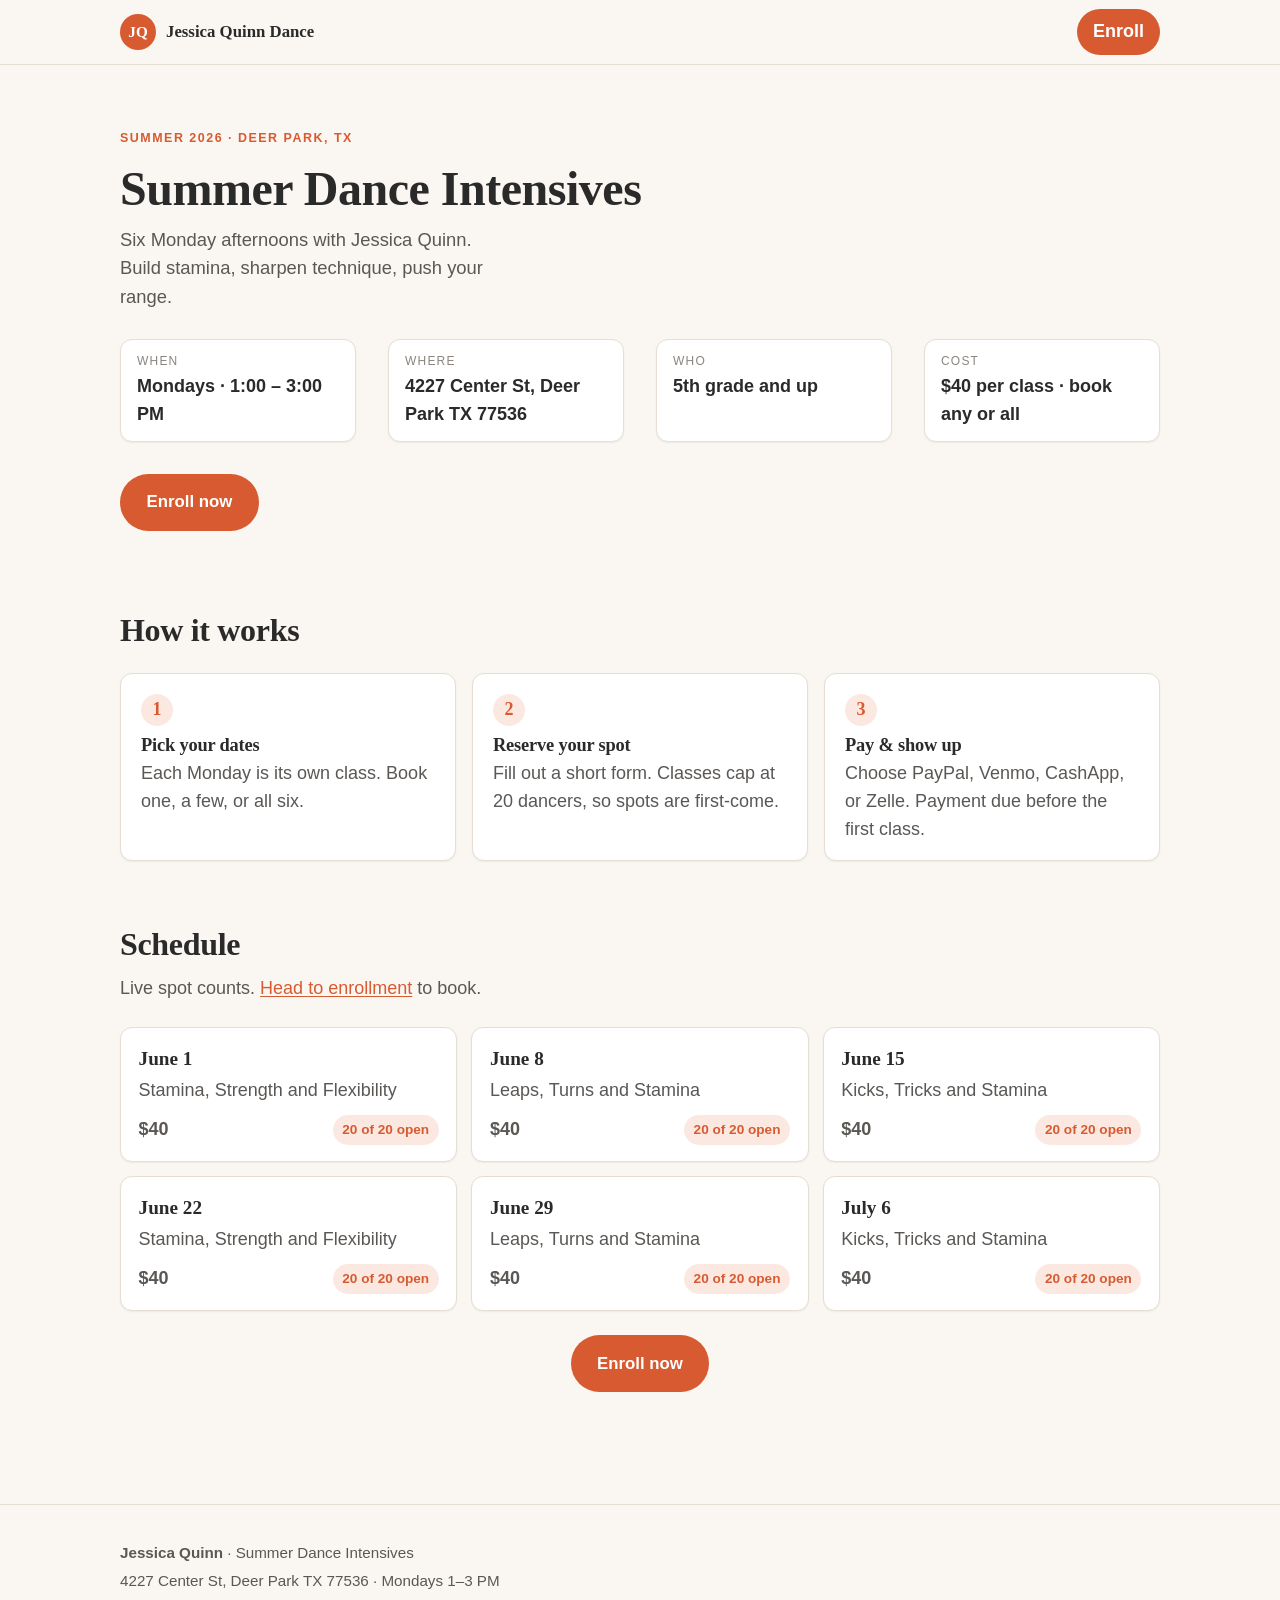
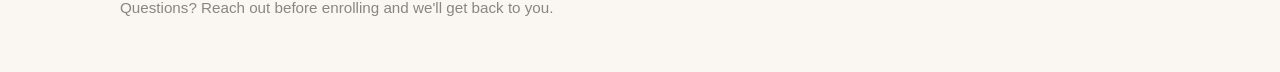
==== index.html @ 302c426d "Scaffold static enrollment site for Summer Dance Intensives Three-page site (index/enroll/confirmati" ====
<!doctype html>
<html lang="en">
<head>
  <meta charset="utf-8" />
  <meta name="viewport" content="width=device-width, initial-scale=1" />
  <title>Summer Dance Intensives with Jessica Quinn</title>
  <meta name="description" content="Six Monday intensives in Deer Park, TX. Stamina, leaps, turns, kicks, tricks. Grade 5 and up. $40 per class." />
  <link rel="stylesheet" href="assets/styles.css" />
</head>
<body>
  <header class="site-header">
    <div class="container">
      <a class="brand" href="./">
        <span class="brand-mark">JQ</span>
        <span class="brand-text">Jessica Quinn Dance</span>
      </a>
      <nav aria-label="Primary">
        <a class="nav-cta" href="enroll.html">Enroll</a>
      </nav>
    </div>
  </header>

  <main>
    <section class="hero">
      <div class="container">
        <p class="eyebrow">Summer 2026 · Deer Park, TX</p>
        <h1>Summer Dance Intensives</h1>
        <p class="hero-sub">Six Monday afternoons with Jessica Quinn. Build stamina, sharpen technique, push your range.</p>
        <dl class="hero-facts">
          <div><dt>When</dt><dd>Mondays · 1:00 – 3:00 PM</dd></div>
          <div><dt>Where</dt><dd>4227 Center St, Deer Park TX 77536</dd></div>
          <div><dt>Who</dt><dd>5th grade and up</dd></div>
          <div><dt>Cost</dt><dd>$40 per class · book any or all</dd></div>
        </dl>
        <a class="btn btn-primary btn-lg" href="enroll.html">Enroll now</a>
      </div>
    </section>

    <section class="how" aria-labelledby="how-heading">
      <div class="container">
        <h2 id="how-heading">How it works</h2>
        <ol class="how-steps">
          <li>
            <span class="step-num">1</span>
            <h3>Pick your dates</h3>
            <p>Each Monday is its own class. Book one, a few, or all six.</p>
          </li>
          <li>
            <span class="step-num">2</span>
            <h3>Reserve your spot</h3>
            <p>Fill out a short form. Classes cap at 20 dancers, so spots are first-come.</p>
          </li>
          <li>
            <span class="step-num">3</span>
            <h3>Pay & show up</h3>
            <p>Choose PayPal, Venmo, CashApp, or Zelle. Payment due before the first class.</p>
          </li>
        </ol>
      </div>
    </section>

    <section class="schedule" aria-labelledby="schedule-heading">
      <div class="container">
        <h2 id="schedule-heading">Schedule</h2>
        <p class="section-sub">Live spot counts. <a href="enroll.html">Head to enrollment</a> to book.</p>
        <div id="schedule-grid" class="schedule-grid" aria-live="polite">
          <!-- cards rendered by app.js -->
          <div class="schedule-loading">Loading class availability…</div>
        </div>
        <div class="schedule-cta">
          <a class="btn btn-primary btn-lg" href="enroll.html">Enroll now</a>
        </div>
      </div>
    </section>
  </main>

  <footer class="site-footer">
    <div class="container">
      <p><strong>Jessica Quinn</strong> · Summer Dance Intensives</p>
      <p>4227 Center St, Deer Park TX 77536 · Mondays 1–3 PM</p>
      <p class="muted">Questions? Reach out before enrolling and we'll get back to you.</p>
    </div>
  </footer>

  <script src="config.js"></script>
  <script src="assets/app.js"></script>
</body>
</html>
---- assets/styles.css ----
/* ============================================================
   Summer Dance Intensives — stylesheet
   Mobile-first. Warm coral on cream. System fonts only.
   ============================================================ */

:root {
  --color-bg:        #FAF7F2;
  --color-surface:   #FFFFFF;
  --color-surface-2: #F3EEE5;
  --color-text:      #2A2A2A;
  --color-text-soft: #5A5754;
  --color-muted:     #8A857F;
  --color-border:    #E4DED3;
  --color-border-strong: #C9C2B5;

  --color-primary:        #D85A30;
  --color-primary-hover:  #BE4920;
  --color-primary-soft:   #FBE9E1;
  --color-on-primary:     #FFFFFF;

  --color-error:     #B23A2F;
  --color-error-bg:  #FBE9E6;
  --color-success:   #2E7A4F;

  --radius-sm: 6px;
  --radius:    12px;
  --radius-lg: 18px;

  --shadow-sm: 0 1px 2px rgba(40, 30, 20, 0.06);
  --shadow:    0 4px 14px rgba(40, 30, 20, 0.08);
  --shadow-lg: 0 12px 32px rgba(40, 30, 20, 0.12);

  --t: 220ms ease;

  --font-stack: -apple-system, BlinkMacSystemFont, "Segoe UI", Roboto, "Helvetica Neue", Arial, "Noto Sans", sans-serif;
  --font-display: "Iowan Old Style", "Palatino Linotype", Palatino, "Georgia", serif;

  --container: 1080px;
  --container-narrow: 640px;
}

* { box-sizing: border-box; }

html { -webkit-text-size-adjust: 100%; }

body {
  margin: 0;
  font-family: var(--font-stack);
  font-size: 17px;
  line-height: 1.55;
  color: var(--color-text);
  background: var(--color-bg);
  -webkit-font-smoothing: antialiased;
  -moz-osx-font-smoothing: grayscale;
}

h1, h2, h3 {
  font-family: var(--font-display);
  font-weight: 600;
  color: var(--color-text);
  letter-spacing: -0.01em;
  line-height: 1.2;
  margin: 0 0 0.5em;
}
h1 { font-size: clamp(2rem, 6vw, 3rem); }
h2 { font-size: clamp(1.5rem, 4vw, 2rem); }
h3 { font-size: 1.15rem; }

p { margin: 0 0 1em; }
a { color: var(--color-primary); text-decoration: underline; text-underline-offset: 2px; }
a:hover { color: var(--color-primary-hover); }
a:focus-visible, button:focus-visible, input:focus-visible, select:focus-visible {
  outline: 3px solid var(--color-primary);
  outline-offset: 2px;
  border-radius: var(--radius-sm);
}

.container {
  width: 100%;
  max-width: var(--container);
  margin: 0 auto;
  padding: 0 20px;
}
.container-narrow { max-width: var(--container-narrow); }
.center { text-align: center; }

.eyebrow {
  text-transform: uppercase;
  letter-spacing: 0.12em;
  font-size: 0.78rem;
  font-weight: 600;
  color: var(--color-primary);
  margin: 0 0 0.75rem;
}

.lead {
  font-size: 1.1rem;
  color: var(--color-text-soft);
}

.muted    { color: var(--color-muted); }
.small    { font-size: 0.875rem; }
.section-sub {
  color: var(--color-text-soft);
  margin-top: -0.25rem;
  margin-bottom: 1.5rem;
}

/* ============================================================
   Header / Footer
   ============================================================ */
.site-header {
  background: var(--color-bg);
  border-bottom: 1px solid var(--color-border);
  position: sticky;
  top: 0;
  z-index: 10;
  backdrop-filter: saturate(140%) blur(6px);
  background: rgba(250, 247, 242, 0.92);
}
.site-header .container {
  display: flex;
  align-items: center;
  justify-content: space-between;
  min-height: 64px;
  gap: 1rem;
}
.brand {
  display: inline-flex;
  align-items: center;
  gap: 10px;
  text-decoration: none;
  color: var(--color-text);
  font-weight: 600;
}
.brand:hover { color: var(--color-text); }
.brand-mark {
  display: inline-grid;
  place-items: center;
  width: 36px; height: 36px;
  border-radius: 50%;
  background: var(--color-primary);
  color: var(--color-on-primary);
  font-family: var(--font-display);
  font-weight: 700;
  font-size: 0.95rem;
}
.brand-text {
  font-family: var(--font-display);
  font-size: 1.05rem;
}
.nav-link {
  text-decoration: none;
  color: var(--color-text-soft);
  font-weight: 500;
  padding: 0.5rem 0.75rem;
  border-radius: var(--radius-sm);
}
.nav-link:hover { background: var(--color-surface-2); color: var(--color-text); }
.nav-cta {
  text-decoration: none;
  background: var(--color-primary);
  color: var(--color-on-primary);
  font-weight: 600;
  padding: 0.55rem 1rem;
  border-radius: 999px;
  transition: background var(--t);
  min-height: 44px;
  display: inline-flex;
  align-items: center;
}
.nav-cta:hover { background: var(--color-primary-hover); color: var(--color-on-primary); }

.site-footer {
  margin-top: 4rem;
  padding: 2rem 0 3rem;
  border-top: 1px solid var(--color-border);
  color: var(--color-text-soft);
  font-size: 0.95rem;
}
.site-footer p { margin: 0.25rem 0; }

/* ============================================================
   Buttons
   ============================================================ */
.btn {
  display: inline-flex;
  align-items: center;
  justify-content: center;
  gap: 0.5rem;
  border: 1px solid transparent;
  border-radius: 999px;
  padding: 0.7rem 1.25rem;
  font: inherit;
  font-weight: 600;
  text-decoration: none;
  cursor: pointer;
  transition: background var(--t), color var(--t), border-color var(--t), transform var(--t);
  min-height: 44px;
}
.btn-primary {
  background: var(--color-primary);
  color: var(--color-on-primary);
}
.btn-primary:hover { background: var(--color-primary-hover); color: var(--color-on-primary); }
.btn-primary:disabled,
.btn-primary[disabled] {
  background: var(--color-border-strong);
  color: var(--color-surface);
  cursor: not-allowed;
}
.btn-ghost {
  background: transparent;
  color: var(--color-text);
  border-color: var(--color-border-strong);
}
.btn-ghost:hover { background: var(--color-surface-2); color: var(--color-text); }
.btn-lg { font-size: 1.05rem; padding: 0.9rem 1.6rem; }
.btn-sm { font-size: 0.9rem; padding: 0.45rem 0.85rem; min-height: 36px; }
.btn-block { width: 100%; }
.btn-row { display: flex; gap: 0.75rem; flex-wrap: wrap; justify-content: center; }

.btn-spinner {
  width: 16px;
  height: 16px;
  border: 2px solid rgba(255,255,255,0.4);
  border-top-color: #fff;
  border-radius: 50%;
  display: none;
  animation: spin 0.7s linear infinite;
}
.btn.is-loading .btn-spinner { display: inline-block; }
.btn.is-loading .btn-label { opacity: 0.7; }

@keyframes spin { to { transform: rotate(360deg); } }

/* ============================================================
   Hero
   ============================================================ */
.hero {
  padding: 3rem 0 2.5rem;
}
.hero h1 { margin-bottom: 0.5rem; }
.hero-sub {
  font-size: 1.15rem;
  color: var(--color-text-soft);
  max-width: 38ch;
  margin-bottom: 1.75rem;
}
.hero-facts {
  display: grid;
  grid-template-columns: 1fr;
  gap: 0.75rem 2rem;
  margin: 0 0 2rem;
}
.hero-facts > div {
  display: flex;
  flex-direction: column;
  padding: 0.75rem 1rem;
  background: var(--color-surface);
  border: 1px solid var(--color-border);
  border-radius: var(--radius);
  box-shadow: var(--shadow-sm);
}
.hero-facts dt {
  font-size: 0.75rem;
  text-transform: uppercase;
  letter-spacing: 0.1em;
  color: var(--color-muted);
  margin-bottom: 2px;
}
.hero-facts dd {
  margin: 0;
  font-weight: 600;
}

/* ============================================================
   How it works
   ============================================================ */
.how { padding: 2rem 0; }
.how-steps {
  list-style: none;
  padding: 0;
  margin: 1.5rem 0 0;
  display: grid;
  grid-template-columns: 1fr;
  gap: 1rem;
}
.how-steps li {
  background: var(--color-surface);
  border: 1px solid var(--color-border);
  border-radius: var(--radius);
  padding: 1.25rem 1.25rem 1rem;
  box-shadow: var(--shadow-sm);
}
.step-num {
  display: inline-grid;
  place-items: center;
  width: 32px; height: 32px;
  border-radius: 50%;
  background: var(--color-primary-soft);
  color: var(--color-primary);
  font-weight: 700;
  font-family: var(--font-display);
  margin-bottom: 0.5rem;
}
.how-steps h3 { margin: 0 0 0.25rem; }
.how-steps p { margin: 0; color: var(--color-text-soft); }

/* ============================================================
   Schedule
   ============================================================ */
.schedule { padding: 2rem 0 3rem; }
.schedule-grid {
  display: grid;
  grid-template-columns: 1fr;
  gap: 0.875rem;
}
.schedule-loading {
  color: var(--color-muted);
  font-style: italic;
  padding: 1rem 0;
}
.schedule-cta { margin-top: 1.5rem; text-align: center; }

.class-card {
  display: flex;
  flex-direction: column;
  background: var(--color-surface);
  border: 1px solid var(--color-border);
  border-radius: var(--radius);
  padding: 1rem 1.1rem;
  box-shadow: var(--shadow-sm);
  transition: transform var(--t), box-shadow var(--t), border-color var(--t);
}
.class-card.is-full {
  background: var(--color-surface-2);
  border-color: var(--color-border);
  opacity: 0.75;
}
.class-card .card-date {
  font-family: var(--font-display);
  font-size: 1.2rem;
  font-weight: 600;
}
.class-card .card-topic {
  color: var(--color-text-soft);
  margin: 0.2rem 0 0.6rem;
}
.class-card .card-meta {
  display: flex;
  justify-content: space-between;
  align-items: center;
  gap: 0.5rem;
  margin-top: auto;
}
.spots {
  font-size: 0.85rem;
  font-weight: 600;
  background: var(--color-primary-soft);
  color: var(--color-primary);
  padding: 0.3rem 0.6rem;
  border-radius: 999px;
}
.spots.is-low {
  background: #FFE9C7;
  color: #8B4A00;
}
.spots.is-full {
  background: #E6E2DA;
  color: var(--color-muted);
}
.card-pricetag {
  font-weight: 600;
  color: var(--color-text-soft);
}

/* ============================================================
   Form
   ============================================================ */
.form-page { padding: 2rem 0 3rem; }
.form-page h1 { margin-top: 0.25rem; }

#enroll-form fieldset {
  border: none;
  padding: 0;
  margin: 1.75rem 0 0;
}
#enroll-form legend {
  font-family: var(--font-display);
  font-size: 1.15rem;
  font-weight: 600;
  padding: 0 0 0.5rem;
}
.field { margin-bottom: 1.1rem; }
.field label {
  display: block;
  font-weight: 600;
  margin-bottom: 0.35rem;
}
.field input,
.field select {
  width: 100%;
  font: inherit;
  color: inherit;
  background: var(--color-surface);
  border: 1px solid var(--color-border-strong);
  border-radius: var(--radius);
  padding: 0.7rem 0.9rem;
  min-height: 44px;
  transition: border-color var(--t), box-shadow var(--t);
}
.field input:focus,
.field select:focus {
  border-color: var(--color-primary);
  box-shadow: 0 0 0 3px var(--color-primary-soft);
  outline: none;
}
.field input.is-invalid,
.field select.is-invalid {
  border-color: var(--color-error);
  background: var(--color-error-bg);
}
.field-help {
  margin: 0.35rem 0 0;
  color: var(--color-muted);
  font-size: 0.875rem;
}
.field-error {
  margin: 0.35rem 0 0;
  color: var(--color-error);
  font-size: 0.875rem;
  min-height: 1.1em;
}

.class-picker {
  display: grid;
  gap: 0.625rem;
  margin-top: 0.75rem;
}
.class-option {
  display: flex;
  align-items: center;
  gap: 0.85rem;
  padding: 0.875rem 1rem;
  background: var(--color-surface);
  border: 1px solid var(--color-border-strong);
  border-radius: var(--radius);
  cursor: pointer;
  transition: border-color var(--t), background var(--t), box-shadow var(--t);
  min-height: 60px;
}
.class-option:hover { border-color: var(--color-primary); }
.class-option input[type="checkbox"] {
  appearance: none;
  width: 22px; height: 22px;
  border: 2px solid var(--color-border-strong);
  border-radius: 6px;
  background: #fff;
  display: grid;
  place-items: center;
  cursor: pointer;
  transition: border-color var(--t), background var(--t);
  flex-shrink: 0;
}
.class-option input[type="checkbox"]:checked {
  border-color: var(--color-primary);
  background: var(--color-primary);
}
.class-option input[type="checkbox"]:checked::after {
  content: "";
  width: 6px; height: 11px;
  border: solid #fff;
  border-width: 0 2px 2px 0;
  transform: rotate(45deg);
  margin-top: -2px;
}
.class-option.is-checked {
  border-color: var(--color-primary);
  background: var(--color-primary-soft);
}
.class-option.is-full {
  cursor: not-allowed;
  background: var(--color-surface-2);
  opacity: 0.7;
}
.class-option.is-full:hover { border-color: var(--color-border-strong); }
.class-option .opt-main {
  display: flex;
  flex-direction: column;
  flex: 1;
  min-width: 0;
}
.class-option .opt-date {
  font-weight: 600;
  font-family: var(--font-display);
  font-size: 1.05rem;
}
.class-option .opt-topic {
  color: var(--color-text-soft);
  font-size: 0.92rem;
}

.total-bar {
  display: flex;
  justify-content: space-between;
  align-items: center;
  margin: 1.75rem 0 1rem;
  padding: 1rem 1.25rem;
  background: var(--color-primary-soft);
  border-radius: var(--radius);
  border: 1px solid #F2D6CB;
}
.total-label {
  font-weight: 600;
  letter-spacing: 0.04em;
  text-transform: uppercase;
  font-size: 0.85rem;
  color: var(--color-primary);
}
.total-value {
  font-family: var(--font-display);
  font-size: 1.4rem;
  font-weight: 600;
}
.total-count {
  font-family: var(--font-stack);
  font-size: 0.9rem;
  color: var(--color-text-soft);
  font-weight: 500;
  margin-left: 0.3rem;
}

.form-error {
  margin: 0.5rem 0 1rem;
  padding: 0.85rem 1rem;
  background: var(--color-error-bg);
  color: var(--color-error);
  border-radius: var(--radius);
  border: 1px solid #F1C3BD;
}

.fine-print {
  margin-top: 0.75rem;
  font-size: 0.85rem;
  color: var(--color-muted);
  text-align: center;
}

/* ============================================================
   Confirmation page
   ============================================================ */
.confirm-page { padding: 2.5rem 0 3rem; }
.confirm-loading {
  text-align: center;
  color: var(--color-muted);
  padding: 3rem 0;
}
.confirm-name-suffix { white-space: nowrap; }

.card {
  background: var(--color-surface);
  border: 1px solid var(--color-border);
  border-radius: var(--radius-lg);
  padding: 1.5rem;
  box-shadow: var(--shadow);
  margin-bottom: 2rem;
}
.summary-card h2 { margin-top: 0; }

.confirm-classes {
  list-style: none;
  padding: 0;
  margin: 0 0 1.25rem;
}
.confirm-classes li {
  display: flex;
  justify-content: space-between;
  gap: 1rem;
  padding: 0.6rem 0;
  border-bottom: 1px solid var(--color-border);
}
.confirm-classes li:last-child { border-bottom: none; }
.confirm-classes .cl-date { font-weight: 600; }
.confirm-classes .cl-topic { color: var(--color-text-soft); }
.confirm-classes .cl-price { color: var(--color-text); font-weight: 600; }

.summary-total {
  display: flex;
  justify-content: space-between;
  padding-top: 0.75rem;
  border-top: 2px solid var(--color-border-strong);
  font-family: var(--font-display);
  font-size: 1.25rem;
}
.summary-total strong { color: var(--color-primary); }

.pay-section { margin-top: 1.5rem; }
.pay-grid {
  display: grid;
  grid-template-columns: 1fr;
  gap: 0.75rem;
  margin-bottom: 1rem;
}
.pay-card {
  display: flex;
  flex-direction: column;
  gap: 0.3rem;
  padding: 1.1rem 1.25rem;
  background: var(--color-surface);
  border: 1px solid var(--color-border-strong);
  border-radius: var(--radius);
  text-decoration: none;
  color: var(--color-text);
  box-shadow: var(--shadow-sm);
  transition: border-color var(--t), transform var(--t), box-shadow var(--t);
  min-height: 80px;
}
.pay-card:hover {
  border-color: var(--color-primary);
  color: var(--color-text);
  box-shadow: var(--shadow);
}
.pay-card-static { cursor: default; }
.pay-card-static:hover { border-color: var(--color-border-strong); box-shadow: var(--shadow-sm); }
.pay-name {
  font-family: var(--font-display);
  font-size: 1.15rem;
  font-weight: 600;
}
.pay-detail { color: var(--color-text-soft); font-size: 0.95rem; }
.pay-action {
  color: var(--color-primary);
  font-weight: 600;
  font-size: 0.92rem;
  margin-top: 0.2rem;
}
.pay-action.muted { color: var(--color-muted); }
.pay-note {
  text-align: center;
  color: var(--color-text-soft);
  margin-top: 1rem;
  font-size: 0.92rem;
}
.email-reminder {
  text-align: center;
  color: var(--color-text-soft);
  margin: 1.5rem 0 0;
}
.back-home { text-align: center; margin-top: 1.5rem; }

.confirm-error h1 { margin-top: 0; }
.confirm-error { text-align: center; padding: 2rem 0; }

code {
  font-family: ui-monospace, SFMono-Regular, Menlo, Consolas, monospace;
  font-size: 0.9em;
  background: var(--color-surface-2);
  padding: 0.1em 0.4em;
  border-radius: 4px;
}

/* ============================================================
   Responsive — tablet and up
   ============================================================ */
@media (min-width: 640px) {
  body { font-size: 18px; }

  .hero { padding: 4rem 0 3rem; }
  .hero-facts { grid-template-columns: repeat(2, 1fr); }

  .how-steps { grid-template-columns: repeat(3, 1fr); }

  .schedule-grid { grid-template-columns: repeat(2, 1fr); }

  .pay-grid { grid-template-columns: repeat(2, 1fr); }

  .class-card:hover {
    transform: translateY(-2px);
    box-shadow: var(--shadow);
    border-color: var(--color-border-strong);
  }
  .class-card.is-full:hover { transform: none; box-shadow: var(--shadow-sm); }
}

@media (min-width: 960px) {
  .schedule-grid { grid-template-columns: repeat(3, 1fr); }
  .hero-facts { grid-template-columns: repeat(4, 1fr); }
}

@media (prefers-reduced-motion: reduce) {
  *, *::before, *::after {
    transition: none !important;
    animation: none !important;
  }
}
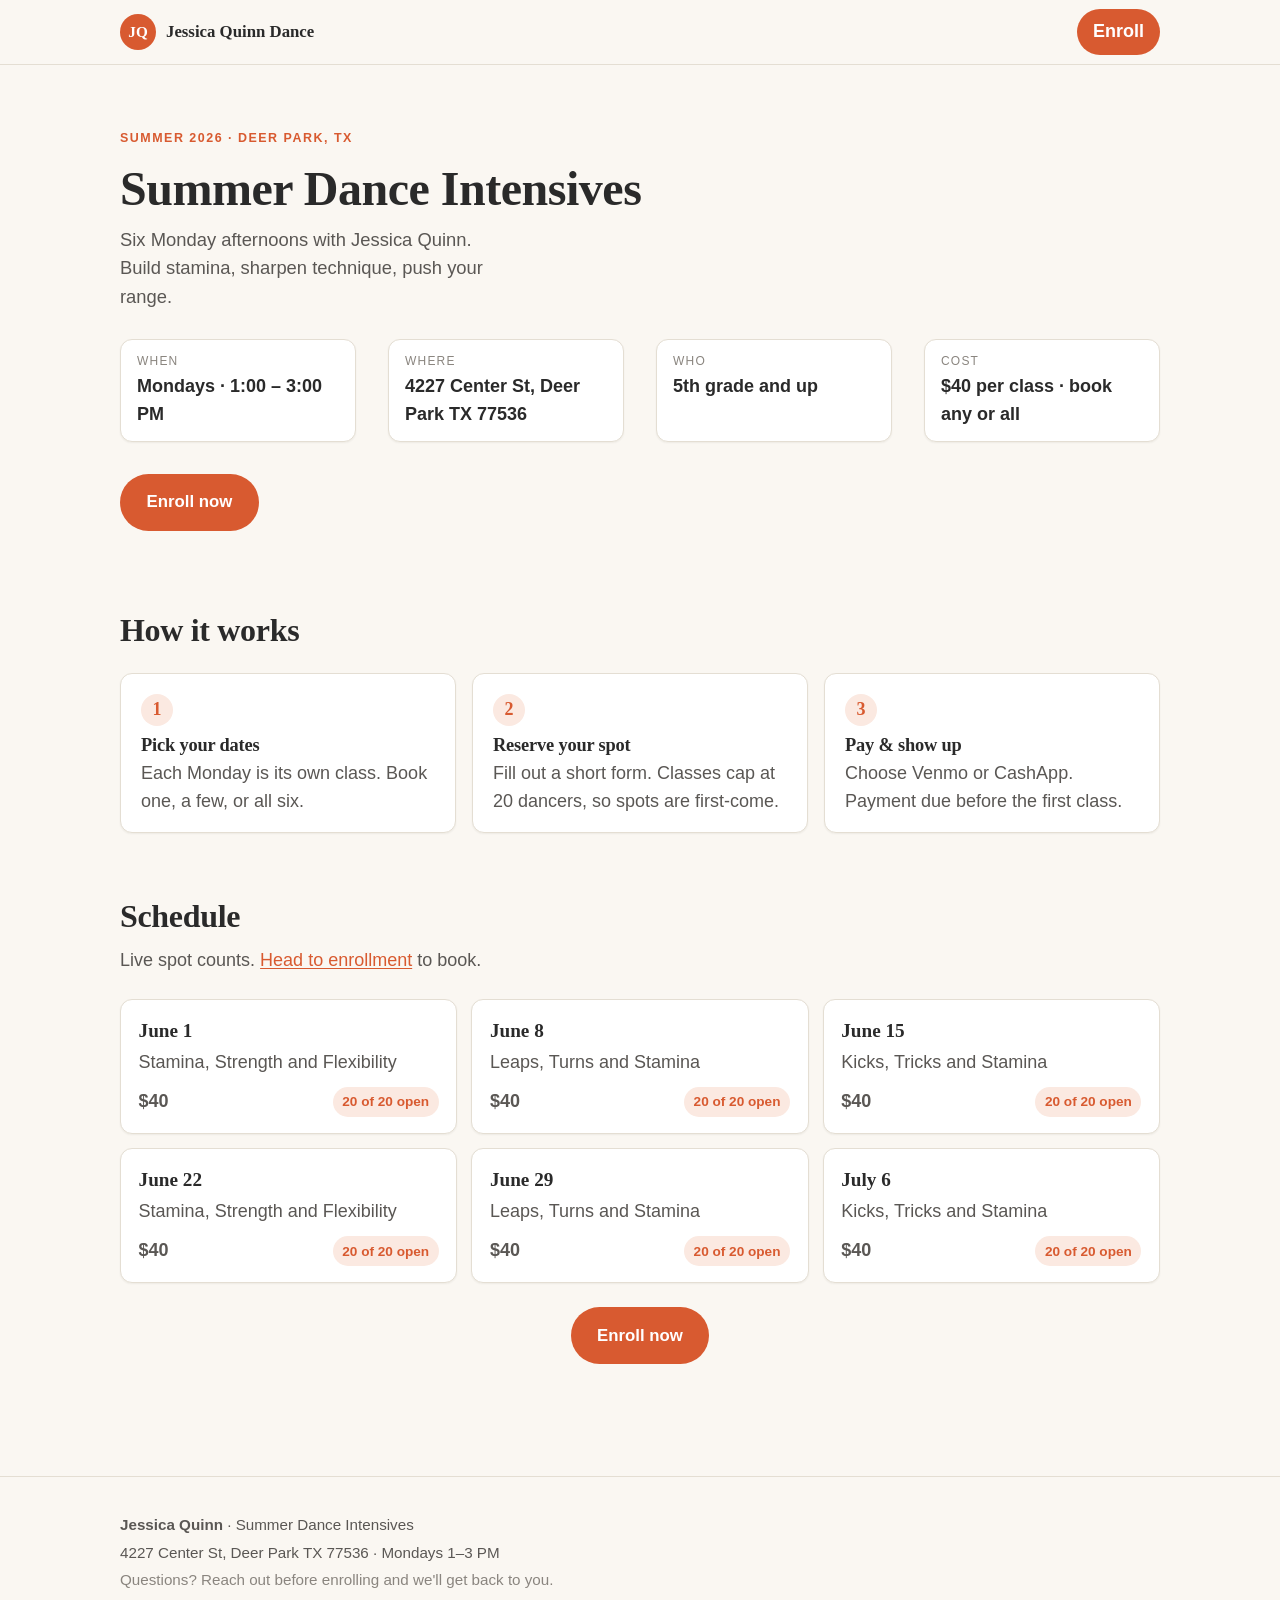
==== commit 4684204b: "Remove PayPal and Zelle; fix Venmo handle" ====
--- a/index.html
+++ b/index.html
@@ -53,7 +53,7 @@
           <li>
             <span class="step-num">3</span>
             <h3>Pay & show up</h3>
-            <p>Choose PayPal, Venmo, CashApp, or Zelle. Payment due before the first class.</p>
+            <p>Choose Venmo or CashApp. Payment due before the first class.</p>
           </li>
         </ol>
       </div>
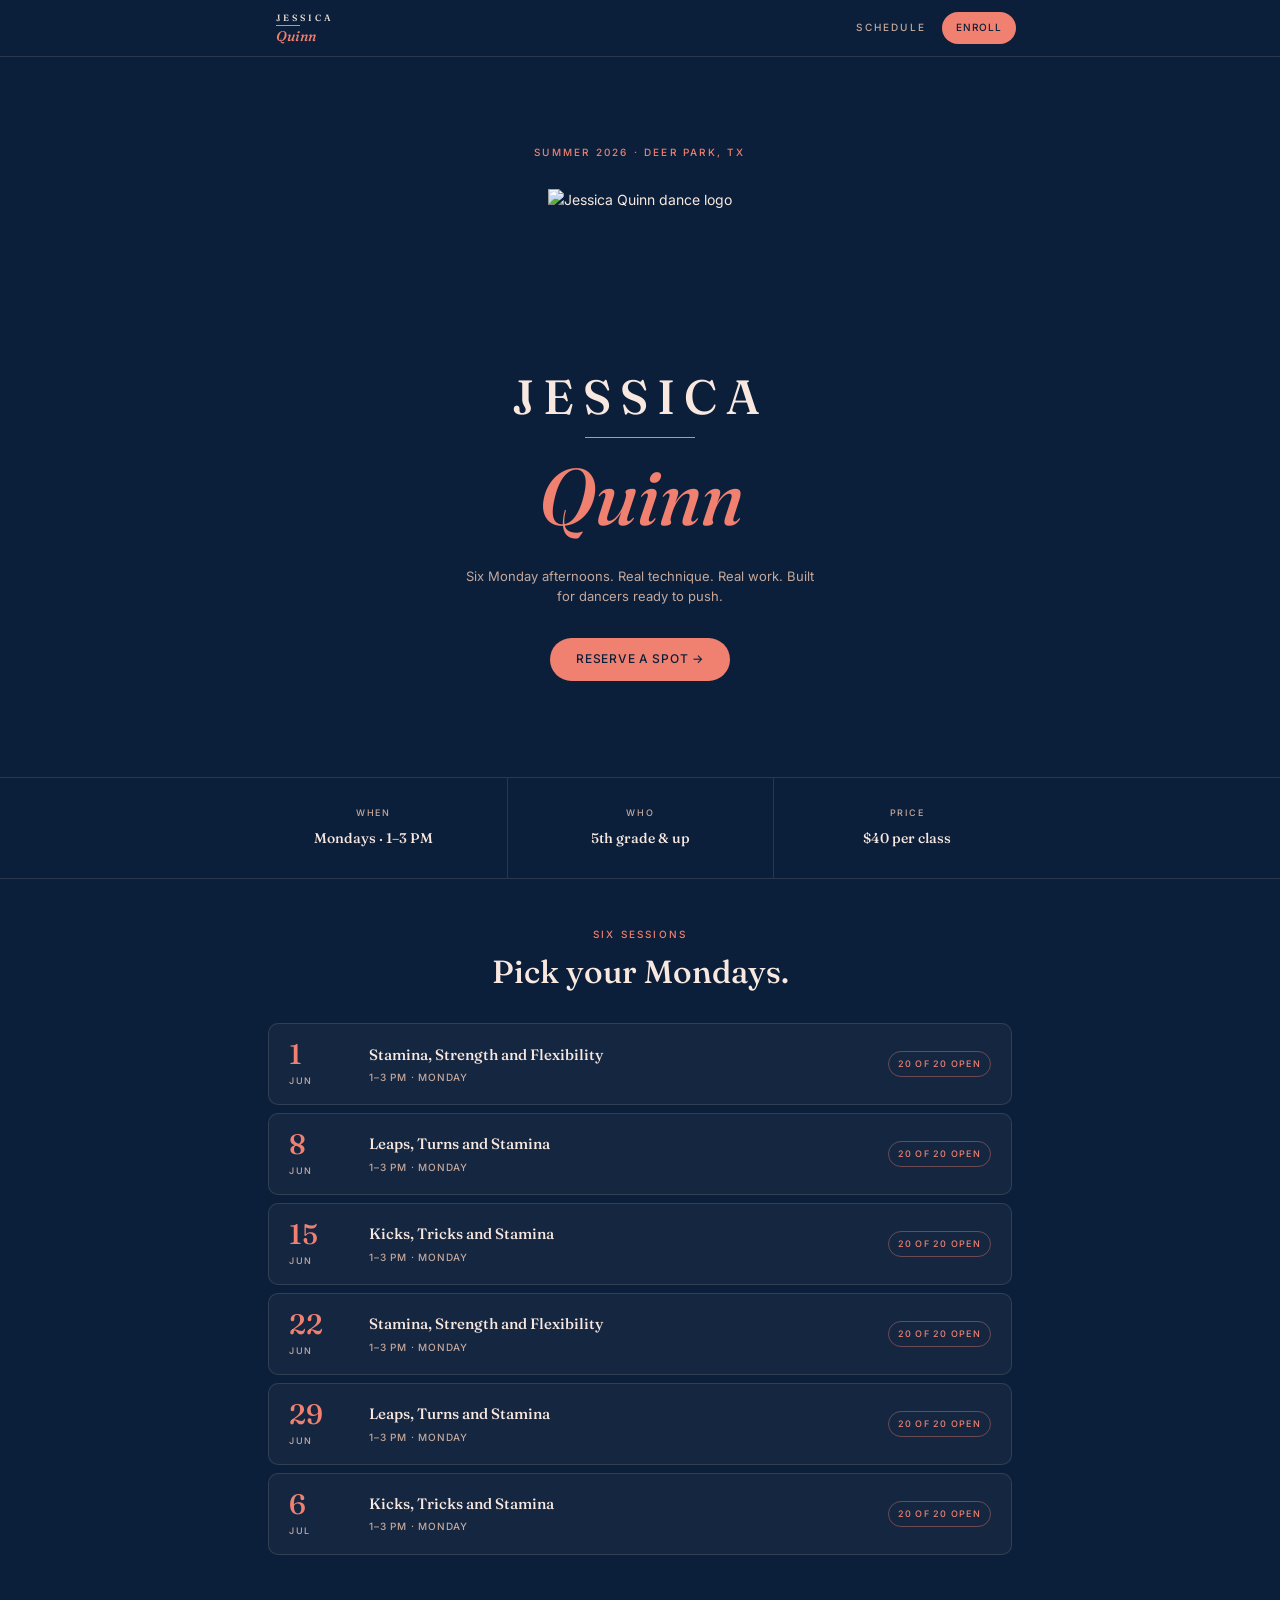
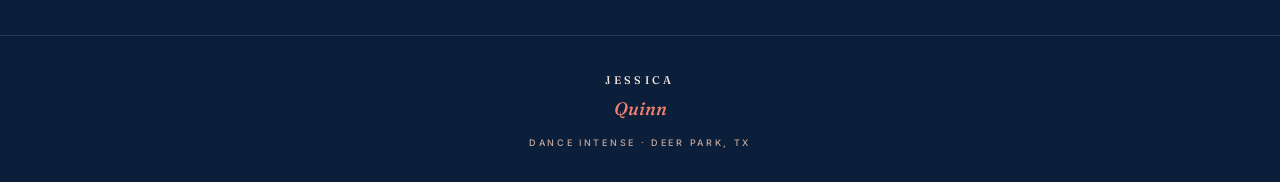
==== commit 42243808: "Rename logo asset" ====
--- a/index.html
+++ b/index.html
@@ -3,83 +3,77 @@
 <head>
   <meta charset="utf-8" />
   <meta name="viewport" content="width=device-width, initial-scale=1" />
-  <title>Summer Dance Intensives with Jessica Quinn</title>
-  <meta name="description" content="Six Monday intensives in Deer Park, TX. Stamina, leaps, turns, kicks, tricks. Grade 5 and up. $40 per class." />
+  <title>Jessica Quinn — Dance Intense</title>
+  <meta name="description" content="Six Monday afternoons in Deer Park, TX. Real technique. Real work. Built for dancers ready to push." />
+  <link rel="icon" type="image/png" href="assets/img/jq-dancer-mark.png" />
+  <link rel="preconnect" href="https://fonts.googleapis.com">
+  <link rel="preconnect" href="https://fonts.gstatic.com" crossorigin>
+  <link href="https://fonts.googleapis.com/css2?family=Fraunces:ital,opsz,wght@0,9..144,500;0,9..144,600;1,9..144,500&family=Inter:wght@400;500&display=swap" rel="stylesheet">
   <link rel="stylesheet" href="assets/styles.css" />
 </head>
 <body>
-  <header class="site-header">
-    <div class="container">
-      <a class="brand" href="./">
-        <span class="brand-mark">JQ</span>
-        <span class="brand-text">Jessica Quinn Dance</span>
+  <header class="site-nav">
+    <div class="site-nav__inner">
+      <a class="brand-link" href="./" aria-label="Jessica Quinn — Dance Intense, home">
+        <img class="brand-mark" src="assets/img/jq-dancer-mark.png" alt="" />
+        <span class="wordmark wordmark--mini" aria-hidden="true">
+          <span class="wordmark__top">JESSICA</span>
+          <span class="wordmark__rule"></span>
+          <span class="wordmark__bottom">Quinn</span>
+        </span>
       </a>
-      <nav aria-label="Primary">
+      <nav class="site-nav__links" aria-label="Primary">
+        <a class="nav-link" href="#schedule">Schedule</a>
         <a class="nav-cta" href="enroll.html">Enroll</a>
       </nav>
     </div>
   </header>
 
   <main>
-    <section class="hero">
-      <div class="container">
-        <p class="eyebrow">Summer 2026 · Deer Park, TX</p>
-        <h1>Summer Dance Intensives</h1>
-        <p class="hero-sub">Six Monday afternoons with Jessica Quinn. Build stamina, sharpen technique, push your range.</p>
-        <dl class="hero-facts">
-          <div><dt>When</dt><dd>Mondays · 1:00 – 3:00 PM</dd></div>
-          <div><dt>Where</dt><dd>4227 Center St, Deer Park TX 77536</dd></div>
-          <div><dt>Who</dt><dd>5th grade and up</dd></div>
-          <div><dt>Cost</dt><dd>$40 per class · book any or all</dd></div>
-        </dl>
-        <a class="btn btn-primary btn-lg" href="enroll.html">Enroll now</a>
+    <section class="hero" aria-labelledby="hero-title">
+      <p class="eyebrow hero__eyebrow">Summer 2026 · Deer Park, TX</p>
+      <img class="hero__mark" src="assets/img/jq-dancer-mark.png" alt="Jessica Quinn dance logo" />
+      <h1 class="wordmark wordmark--hero" id="hero-title">
+        <span class="wordmark__top">JESSICA</span>
+        <span class="wordmark__rule" aria-hidden="true"></span>
+        <span class="wordmark__bottom">Quinn</span>
+      </h1>
+      <p class="hero__tagline">Six Monday afternoons. Real technique. Real work. Built for dancers ready to push.</p>
+      <a class="cta-pill" href="enroll.html">Reserve a spot →</a>
+    </section>
+
+    <section class="info-strip" aria-label="Class basics">
+      <div class="info-strip__inner">
+        <div class="info-cell">
+          <p class="muted-label">When</p>
+          <p class="info-cell__value">Mondays · 1–3 PM</p>
+        </div>
+        <div class="info-cell">
+          <p class="muted-label">Who</p>
+          <p class="info-cell__value">5th grade &amp; up</p>
+        </div>
+        <div class="info-cell">
+          <p class="muted-label">Price</p>
+          <p class="info-cell__value">$40 per class</p>
+        </div>
       </div>
     </section>
 
-    <section class="how" aria-labelledby="how-heading">
-      <div class="container">
-        <h2 id="how-heading">How it works</h2>
-        <ol class="how-steps">
-          <li>
-            <span class="step-num">1</span>
-            <h3>Pick your dates</h3>
-            <p>Each Monday is its own class. Book one, a few, or all six.</p>
-          </li>
-          <li>
-            <span class="step-num">2</span>
-            <h3>Reserve your spot</h3>
-            <p>Fill out a short form. Classes cap at 20 dancers, so spots are first-come.</p>
-          </li>
-          <li>
-            <span class="step-num">3</span>
-            <h3>Pay & show up</h3>
-            <p>Choose Venmo or CashApp. Payment due before the first class.</p>
-          </li>
-        </ol>
-      </div>
-    </section>
-
-    <section class="schedule" aria-labelledby="schedule-heading">
-      <div class="container">
-        <h2 id="schedule-heading">Schedule</h2>
-        <p class="section-sub">Live spot counts. <a href="enroll.html">Head to enrollment</a> to book.</p>
-        <div id="schedule-grid" class="schedule-grid" aria-live="polite">
-          <!-- cards rendered by app.js -->
-          <div class="schedule-loading">Loading class availability…</div>
-        </div>
-        <div class="schedule-cta">
-          <a class="btn btn-primary btn-lg" href="enroll.html">Enroll now</a>
-        </div>
+    <section class="section section--center" id="schedule" aria-labelledby="sched-title">
+      <p class="eyebrow">Six sessions</p>
+      <h2 class="section__title" id="sched-title">Pick your Mondays.</h2>
+      <div id="schedule-grid" class="schedule-grid" aria-live="polite">
+        <div class="schedule-loading">Loading class availability…</div>
       </div>
     </section>
   </main>
 
   <footer class="site-footer">
-    <div class="container">
-      <p><strong>Jessica Quinn</strong> · Summer Dance Intensives</p>
-      <p>4227 Center St, Deer Park TX 77536 · Mondays 1–3 PM</p>
-      <p class="muted">Questions? Reach out before enrolling and we'll get back to you.</p>
+    <div class="footer-wordmark">
+      <span class="footer-wordmark__top">JESSICA</span>
+      <span class="footer-wordmark__bottom">Quinn</span>
     </div>
+    <p class="footer-tag">Dance Intense · Deer Park, TX</p>
   </footer>
 
   <script src="config.js"></script>
--- a/assets/styles.css
+++ b/assets/styles.css
@@ -1,691 +1,910 @@
 /* ============================================================
-   Summer Dance Intensives — stylesheet
-   Mobile-first. Warm coral on cream. System fonts only.
+   Jessica Quinn — Dance Intense
+   Midnight Coral brand system. Mobile-first.
    ============================================================ */
 
 :root {
-  --color-bg:        #FAF7F2;
-  --color-surface:   #FFFFFF;
-  --color-surface-2: #F3EEE5;
-  --color-text:      #2A2A2A;
-  --color-text-soft: #5A5754;
-  --color-muted:     #8A857F;
-  --color-border:    #E4DED3;
-  --color-border-strong: #C9C2B5;
-
-  --color-primary:        #D85A30;
-  --color-primary-hover:  #BE4920;
-  --color-primary-soft:   #FBE9E1;
-  --color-on-primary:     #FFFFFF;
-
-  --color-error:     #B23A2F;
-  --color-error-bg:  #FBE9E6;
-  --color-success:   #2E7A4F;
-
-  --radius-sm: 6px;
-  --radius:    12px;
-  --radius-lg: 18px;
-
-  --shadow-sm: 0 1px 2px rgba(40, 30, 20, 0.06);
-  --shadow:    0 4px 14px rgba(40, 30, 20, 0.08);
-  --shadow-lg: 0 12px 32px rgba(40, 30, 20, 0.12);
-
-  --t: 220ms ease;
-
-  --font-stack: -apple-system, BlinkMacSystemFont, "Segoe UI", Roboto, "Helvetica Neue", Arial, "Noto Sans", sans-serif;
-  --font-display: "Iowan Old Style", "Palatino Linotype", Palatino, "Georgia", serif;
-
-  --container: 1080px;
-  --container-narrow: 640px;
-}
-
-* { box-sizing: border-box; }
+  --navy-deep:   #0B1F3A;
+  --coral:       #F08070;
+  --cream:       #F8E8DF;
+  --blush-tan:   #C5A89B;
+  --surface-08:  rgba(248, 232, 223, 0.04);
+  --border-12:   rgba(248, 232, 223, 0.12);
+  --coral-glow:  rgba(240, 128, 112, 0.4);
+  --coral-tint:  rgba(240, 128, 112, 0.08);
+
+  --font-display: 'Fraunces', 'Iowan Old Style', 'Palatino Linotype', Palatino, Georgia, serif;
+  --font-sans:    'Inter', -apple-system, BlinkMacSystemFont, 'Segoe UI', Roboto, 'Helvetica Neue', Arial, sans-serif;
+
+  --shell-max:   800px;
+  --t:           180ms ease;
+}
+
+*,
+*::before,
+*::after { box-sizing: border-box; }
 
 html { -webkit-text-size-adjust: 100%; }
 
 body {
   margin: 0;
-  font-family: var(--font-stack);
-  font-size: 17px;
+  font-family: var(--font-sans);
+  font-size: 14px;
+  font-weight: 400;
   line-height: 1.55;
-  color: var(--color-text);
-  background: var(--color-bg);
+  color: var(--cream);
+  background: var(--navy-deep);
   -webkit-font-smoothing: antialiased;
   -moz-osx-font-smoothing: grayscale;
 }
 
-h1, h2, h3 {
-  font-family: var(--font-display);
-  font-weight: 600;
-  color: var(--color-text);
-  letter-spacing: -0.01em;
-  line-height: 1.2;
-  margin: 0 0 0.5em;
-}
-h1 { font-size: clamp(2rem, 6vw, 3rem); }
-h2 { font-size: clamp(1.5rem, 4vw, 2rem); }
-h3 { font-size: 1.15rem; }
-
-p { margin: 0 0 1em; }
-a { color: var(--color-primary); text-decoration: underline; text-underline-offset: 2px; }
-a:hover { color: var(--color-primary-hover); }
-a:focus-visible, button:focus-visible, input:focus-visible, select:focus-visible {
-  outline: 3px solid var(--color-primary);
-  outline-offset: 2px;
-  border-radius: var(--radius-sm);
-}
-
-.container {
-  width: 100%;
-  max-width: var(--container);
-  margin: 0 auto;
-  padding: 0 20px;
-}
-.container-narrow { max-width: var(--container-narrow); }
-.center { text-align: center; }
-
+img { max-width: 100%; display: block; }
+
+a { color: var(--coral); text-decoration: none; }
+a:hover { color: var(--coral); }
+
+a:focus-visible,
+button:focus-visible,
+input:focus-visible,
+select:focus-visible,
+textarea:focus-visible,
+[type="checkbox"]:focus-visible {
+  outline: none;
+  box-shadow: 0 0 0 2px var(--coral-glow);
+  border-radius: 6px;
+}
+
+/* ------------------------------------------------------------
+   Type primitives
+   ------------------------------------------------------------ */
 .eyebrow {
-  text-transform: uppercase;
-  letter-spacing: 0.12em;
-  font-size: 0.78rem;
-  font-weight: 600;
-  color: var(--color-primary);
-  margin: 0 0 0.75rem;
-}
-
-.lead {
-  font-size: 1.1rem;
-  color: var(--color-text-soft);
-}
-
-.muted    { color: var(--color-muted); }
-.small    { font-size: 0.875rem; }
-.section-sub {
-  color: var(--color-text-soft);
-  margin-top: -0.25rem;
-  margin-bottom: 1.5rem;
-}
-
-/* ============================================================
-   Header / Footer
-   ============================================================ */
-.site-header {
-  background: var(--color-bg);
-  border-bottom: 1px solid var(--color-border);
+  font-family: var(--font-sans);
+  font-size: 10px;
+  font-weight: 500;
+  letter-spacing: 0.22em;
+  text-transform: uppercase;
+  color: var(--coral);
+  margin: 0;
+}
+
+.muted-label {
+  font-family: var(--font-sans);
+  font-size: 9px;
+  font-weight: 500;
+  letter-spacing: 0.2em;
+  text-transform: uppercase;
+  color: var(--blush-tan);
+  margin: 0;
+}
+
+code {
+  font-family: ui-monospace, SFMono-Regular, Menlo, Consolas, monospace;
+  font-size: 0.9em;
+  background: var(--surface-08);
+  border: 0.5px solid var(--border-12);
+  padding: 0.1em 0.4em;
+  border-radius: 4px;
+  color: var(--cream);
+}
+
+/* ------------------------------------------------------------
+   Wordmark — used in nav, hero, footer
+   ------------------------------------------------------------ */
+.wordmark { display: inline-flex; flex-direction: column; line-height: 1; }
+.wordmark__rule {
+  display: block;
+  height: 1px;
+  background: var(--coral);
+}
+
+.wordmark--mini { align-items: flex-start; gap: 3px; }
+.wordmark--mini .wordmark__top {
+  font-family: var(--font-display);
+  font-size: 9px;
+  font-weight: 500;
+  letter-spacing: 3px;
+  color: var(--cream);
+}
+.wordmark--mini .wordmark__rule { width: 24px; }
+.wordmark--mini .wordmark__bottom {
+  font-family: var(--font-display);
+  font-style: italic;
+  font-size: 14px;
+  font-weight: 500;
+  color: var(--coral);
+}
+
+.wordmark--hero { align-items: center; margin: 0; }
+.wordmark--hero .wordmark__top {
+  font-family: var(--font-display);
+  font-weight: 500;
+  font-size: clamp(32px, 6vw, 48px);
+  letter-spacing: 9px;
+  color: var(--cream);
+}
+.wordmark--hero .wordmark__rule { width: 110px; margin: 16px 0; }
+.wordmark--hero .wordmark__bottom {
+  font-family: var(--font-display);
+  font-style: italic;
+  font-weight: 500;
+  font-size: clamp(56px, 9vw, 80px);
+  line-height: 1.05;
+  color: var(--coral);
+}
+
+/* ------------------------------------------------------------
+   Navigation
+   ------------------------------------------------------------ */
+.site-nav {
   position: sticky;
   top: 0;
-  z-index: 10;
-  backdrop-filter: saturate(140%) blur(6px);
-  background: rgba(250, 247, 242, 0.92);
-}
-.site-header .container {
+  z-index: 20;
+  background: var(--navy-deep);
+  border-bottom: 0.5px solid var(--border-12);
+}
+.site-nav__inner {
   display: flex;
   align-items: center;
   justify-content: space-between;
-  min-height: 64px;
-  gap: 1rem;
-}
-.brand {
+  gap: 16px;
+  max-width: var(--shell-max);
+  margin: 0 auto;
+  padding: 12px 24px;
+}
+.brand-link {
   display: inline-flex;
   align-items: center;
-  gap: 10px;
+  gap: 12px;
   text-decoration: none;
-  color: var(--color-text);
-  font-weight: 600;
-}
-.brand:hover { color: var(--color-text); }
-.brand-mark {
-  display: inline-grid;
-  place-items: center;
-  width: 36px; height: 36px;
-  border-radius: 50%;
-  background: var(--color-primary);
-  color: var(--color-on-primary);
-  font-family: var(--font-display);
-  font-weight: 700;
-  font-size: 0.95rem;
-}
-.brand-text {
-  font-family: var(--font-display);
-  font-size: 1.05rem;
+}
+.brand-mark { height: 32px; width: auto; }
+.site-nav__links {
+  display: flex;
+  align-items: center;
+  gap: 16px;
 }
 .nav-link {
-  text-decoration: none;
-  color: var(--color-text-soft);
-  font-weight: 500;
-  padding: 0.5rem 0.75rem;
-  border-radius: var(--radius-sm);
-}
-.nav-link:hover { background: var(--color-surface-2); color: var(--color-text); }
+  font-family: var(--font-sans);
+  font-size: 10px;
+  font-weight: 500;
+  letter-spacing: 0.22em;
+  text-transform: uppercase;
+  color: var(--blush-tan);
+}
+.nav-link:hover { color: var(--cream); }
+
 .nav-cta {
-  text-decoration: none;
-  background: var(--color-primary);
-  color: var(--color-on-primary);
-  font-weight: 600;
-  padding: 0.55rem 1rem;
+  display: inline-flex;
+  align-items: center;
+  padding: 8px 14px;
+  background: var(--coral);
+  color: var(--navy-deep);
+  font-family: var(--font-sans);
+  font-size: 10px;
+  font-weight: 500;
+  letter-spacing: 0.1em;
+  text-transform: uppercase;
   border-radius: 999px;
-  transition: background var(--t);
-  min-height: 44px;
+  transition: filter var(--t);
+}
+.nav-cta:hover { color: var(--navy-deep); filter: brightness(1.05); }
+
+/* ------------------------------------------------------------
+   Hero (landing)
+   ------------------------------------------------------------ */
+.hero {
+  display: flex;
+  flex-direction: column;
+  align-items: center;
+  justify-content: center;
+  text-align: center;
+  padding: 48px 24px 56px;
+  min-height: 80vh;
+}
+.hero__eyebrow { margin-bottom: 28px; }
+.hero__mark { height: 160px; width: auto; margin-bottom: 24px; }
+.hero__tagline {
+  max-width: 360px;
+  font-size: 13px;
+  line-height: 1.55;
+  color: var(--blush-tan);
+  margin: 28px 0 32px;
+}
+.hero--compact {
+  min-height: 0;
+  padding: 56px 24px 24px;
+}
+
+.cta-pill {
   display: inline-flex;
   align-items: center;
-}
-.nav-cta:hover { background: var(--color-primary-hover); color: var(--color-on-primary); }
-
-.site-footer {
-  margin-top: 4rem;
-  padding: 2rem 0 3rem;
-  border-top: 1px solid var(--color-border);
-  color: var(--color-text-soft);
-  font-size: 0.95rem;
-}
-.site-footer p { margin: 0.25rem 0; }
-
-/* ============================================================
-   Buttons
-   ============================================================ */
-.btn {
+  padding: 12px 26px;
+  background: var(--coral);
+  color: var(--navy-deep);
+  font-family: var(--font-sans);
+  font-size: 12px;
+  font-weight: 500;
+  letter-spacing: 0.06em;
+  text-transform: uppercase;
+  border: none;
+  border-radius: 999px;
+  cursor: pointer;
+  transition: filter var(--t), transform var(--t);
+}
+.cta-pill:hover { color: var(--navy-deep); filter: brightness(1.05); }
+
+/* ------------------------------------------------------------
+   Info strip (3 cols)
+   ------------------------------------------------------------ */
+.info-strip {
+  border-top: 0.5px solid var(--border-12);
+  border-bottom: 0.5px solid var(--border-12);
+}
+.info-strip__inner {
+  display: grid;
+  grid-template-columns: repeat(3, 1fr);
+  max-width: var(--shell-max);
+  margin: 0 auto;
+}
+.info-cell {
+  display: flex;
+  flex-direction: column;
+  align-items: center;
+  gap: 8px;
+  padding: 28px 16px;
+  text-align: center;
+}
+.info-cell + .info-cell { border-left: 0.5px solid var(--border-12); }
+.info-cell__value {
+  font-family: var(--font-display);
+  font-size: 14px;
+  font-weight: 500;
+  color: var(--cream);
+  margin: 0;
+}
+
+/* ------------------------------------------------------------
+   Section
+   ------------------------------------------------------------ */
+.section {
+  max-width: var(--shell-max);
+  margin: 0 auto;
+  padding: 48px 28px;
+}
+.section--center { text-align: center; }
+.section__title {
+  font-family: var(--font-display);
+  font-weight: 500;
+  font-size: clamp(26px, 3.5vw, 32px);
+  line-height: 1.15;
+  color: var(--cream);
+  margin: 12px 0 0;
+}
+.section__sub {
+  margin: 12px auto 0;
+  max-width: 420px;
+  font-size: 13px;
+  color: var(--blush-tan);
+}
+
+.section-loading,
+.schedule-loading {
+  text-align: center;
+  color: var(--blush-tan);
+  font-size: 12px;
+  letter-spacing: 0.06em;
+  padding: 24px 0;
+}
+
+/* ------------------------------------------------------------
+   Schedule list + class card
+   ------------------------------------------------------------ */
+.schedule-grid {
+  display: flex;
+  flex-direction: column;
+  gap: 8px;
+  margin-top: 32px;
+  text-align: left;
+}
+
+.class-card {
+  display: grid;
+  grid-template-columns: 64px 1fr auto;
+  gap: 16px;
+  align-items: center;
+  padding: 16px 20px;
+  background: var(--surface-08);
+  border: 0.5px solid var(--border-12);
+  border-radius: 10px;
+  transition: border-color var(--t), transform var(--t);
+}
+.class-card.is-full {
+  opacity: 0.5;
+  pointer-events: none;
+}
+
+.card-day-col {
+  display: flex;
+  flex-direction: column;
+  align-items: flex-start;
+}
+.card-day-num {
+  font-family: var(--font-display);
+  font-size: 28px;
+  font-weight: 500;
+  color: var(--coral);
+  line-height: 1;
+}
+.card-month {
+  font-family: var(--font-sans);
+  font-size: 9px;
+  font-weight: 500;
+  letter-spacing: 0.18em;
+  text-transform: uppercase;
+  color: var(--blush-tan);
+  margin-top: 6px;
+}
+
+.card-main {
+  display: flex;
+  flex-direction: column;
+  gap: 4px;
+  min-width: 0;
+}
+.card-topic {
+  font-family: var(--font-display);
+  font-size: 15px;
+  font-weight: 500;
+  color: var(--cream);
+}
+.card-time {
+  font-family: var(--font-sans);
+  font-size: 10px;
+  font-weight: 500;
+  letter-spacing: 0.08em;
+  text-transform: uppercase;
+  color: var(--blush-tan);
+}
+
+/* Spots pill (used on both schedule + enroll) */
+.spots {
   display: inline-flex;
   align-items: center;
-  justify-content: center;
-  gap: 0.5rem;
-  border: 1px solid transparent;
+  padding: 5px 9px;
+  font-family: var(--font-sans);
+  font-size: 9px;
+  font-weight: 500;
+  letter-spacing: 0.14em;
+  text-transform: uppercase;
+  color: var(--coral);
+  background: transparent;
+  border: 0.5px solid var(--coral-glow);
   border-radius: 999px;
-  padding: 0.7rem 1.25rem;
-  font: inherit;
-  font-weight: 600;
-  text-decoration: none;
+  white-space: nowrap;
+}
+.spots.is-low { border-color: var(--coral); }
+.spots.is-full {
+  color: var(--blush-tan);
+  border-color: var(--border-12);
+}
+
+/* ------------------------------------------------------------
+   Enroll form
+   ------------------------------------------------------------ */
+.form-section {
+  max-width: var(--shell-max);
+  margin: 0 auto;
+  padding: 8px 28px 56px;
+}
+.form-section__title { margin-bottom: 24px; }
+
+.form-group { margin: 28px 0 24px; }
+.form-group__title { margin-bottom: 14px; }
+
+.form-field {
+  display: flex;
+  flex-direction: column;
+  gap: 8px;
+  margin-bottom: 16px;
+}
+.form-field__label { /* uses .muted-label */ }
+.form-input {
+  width: 100%;
+  padding: 12px 14px;
+  background: var(--surface-08);
+  color: var(--cream);
+  border: 0.5px solid var(--border-12);
+  border-radius: 8px;
+  font-family: var(--font-sans);
+  font-size: 14px;
+  line-height: 1.4;
+  transition: border-color var(--t), box-shadow var(--t);
+}
+.form-input::placeholder { color: rgba(197, 168, 155, 0.55); }
+.form-input:focus {
+  outline: none;
+  border-color: var(--coral);
+  box-shadow: 0 0 0 2px var(--coral-glow);
+}
+.form-input.is-invalid {
+  border-color: var(--coral);
+  background: rgba(240, 128, 112, 0.05);
+}
+.field-help {
+  font-size: 11px;
+  color: var(--blush-tan);
+  margin: 0;
+}
+.field-error {
+  font-family: var(--font-sans);
+  font-size: 11px;
+  color: var(--coral);
+  margin: 0;
+  min-height: 14px;
+}
+
+select.form-input {
+  -webkit-appearance: none;
+  -moz-appearance: none;
+  appearance: none;
+  padding-right: 36px;
+  background-image:
+    linear-gradient(45deg, transparent 50%, var(--blush-tan) 50%),
+    linear-gradient(135deg, var(--blush-tan) 50%, transparent 50%);
+  background-position: calc(100% - 18px) 50%, calc(100% - 13px) 50%;
+  background-size: 5px 5px;
+  background-repeat: no-repeat;
+}
+select.form-input option {
+  background: var(--navy-deep);
+  color: var(--cream);
+}
+
+/* Class picker — checkboxes styled as cards */
+.class-picker {
+  display: flex;
+  flex-direction: column;
+  gap: 8px;
+  margin-top: 16px;
+}
+.class-option {
+  display: grid;
+  grid-template-columns: 22px 64px 1fr auto;
+  gap: 16px;
+  align-items: center;
+  padding: 16px 20px;
+  background: var(--surface-08);
+  border: 0.5px solid var(--border-12);
+  border-radius: 10px;
   cursor: pointer;
-  transition: background var(--t), color var(--t), border-color var(--t), transform var(--t);
-  min-height: 44px;
-}
-.btn-primary {
-  background: var(--color-primary);
-  color: var(--color-on-primary);
-}
-.btn-primary:hover { background: var(--color-primary-hover); color: var(--color-on-primary); }
-.btn-primary:disabled,
-.btn-primary[disabled] {
-  background: var(--color-border-strong);
-  color: var(--color-surface);
-  cursor: not-allowed;
-}
-.btn-ghost {
+  transition: border-color var(--t), background var(--t);
+}
+.class-option:hover { border-color: var(--coral); }
+.class-option input[type="checkbox"] {
+  -webkit-appearance: none;
+  appearance: none;
+  width: 18px;
+  height: 18px;
+  margin: 0;
+  border: 1px solid var(--blush-tan);
+  border-radius: 4px;
   background: transparent;
-  color: var(--color-text);
-  border-color: var(--color-border-strong);
-}
-.btn-ghost:hover { background: var(--color-surface-2); color: var(--color-text); }
-.btn-lg { font-size: 1.05rem; padding: 0.9rem 1.6rem; }
-.btn-sm { font-size: 0.9rem; padding: 0.45rem 0.85rem; min-height: 36px; }
-.btn-block { width: 100%; }
-.btn-row { display: flex; gap: 0.75rem; flex-wrap: wrap; justify-content: center; }
-
-.btn-spinner {
-  width: 16px;
-  height: 16px;
-  border: 2px solid rgba(255,255,255,0.4);
-  border-top-color: #fff;
-  border-radius: 50%;
-  display: none;
-  animation: spin 0.7s linear infinite;
-}
-.btn.is-loading .btn-spinner { display: inline-block; }
-.btn.is-loading .btn-label { opacity: 0.7; }
-
-@keyframes spin { to { transform: rotate(360deg); } }
-
-/* ============================================================
-   Hero
-   ============================================================ */
-.hero {
-  padding: 3rem 0 2.5rem;
-}
-.hero h1 { margin-bottom: 0.5rem; }
-.hero-sub {
-  font-size: 1.15rem;
-  color: var(--color-text-soft);
-  max-width: 38ch;
-  margin-bottom: 1.75rem;
-}
-.hero-facts {
-  display: grid;
-  grid-template-columns: 1fr;
-  gap: 0.75rem 2rem;
-  margin: 0 0 2rem;
-}
-.hero-facts > div {
-  display: flex;
-  flex-direction: column;
-  padding: 0.75rem 1rem;
-  background: var(--color-surface);
-  border: 1px solid var(--color-border);
-  border-radius: var(--radius);
-  box-shadow: var(--shadow-sm);
-}
-.hero-facts dt {
-  font-size: 0.75rem;
-  text-transform: uppercase;
-  letter-spacing: 0.1em;
-  color: var(--color-muted);
-  margin-bottom: 2px;
-}
-.hero-facts dd {
-  margin: 0;
-  font-weight: 600;
-}
-
-/* ============================================================
-   How it works
-   ============================================================ */
-.how { padding: 2rem 0; }
-.how-steps {
-  list-style: none;
-  padding: 0;
-  margin: 1.5rem 0 0;
-  display: grid;
-  grid-template-columns: 1fr;
-  gap: 1rem;
-}
-.how-steps li {
-  background: var(--color-surface);
-  border: 1px solid var(--color-border);
-  border-radius: var(--radius);
-  padding: 1.25rem 1.25rem 1rem;
-  box-shadow: var(--shadow-sm);
-}
-.step-num {
-  display: inline-grid;
-  place-items: center;
-  width: 32px; height: 32px;
-  border-radius: 50%;
-  background: var(--color-primary-soft);
-  color: var(--color-primary);
-  font-weight: 700;
-  font-family: var(--font-display);
-  margin-bottom: 0.5rem;
-}
-.how-steps h3 { margin: 0 0 0.25rem; }
-.how-steps p { margin: 0; color: var(--color-text-soft); }
-
-/* ============================================================
-   Schedule
-   ============================================================ */
-.schedule { padding: 2rem 0 3rem; }
-.schedule-grid {
-  display: grid;
-  grid-template-columns: 1fr;
-  gap: 0.875rem;
-}
-.schedule-loading {
-  color: var(--color-muted);
-  font-style: italic;
-  padding: 1rem 0;
-}
-.schedule-cta { margin-top: 1.5rem; text-align: center; }
-
-.class-card {
-  display: flex;
-  flex-direction: column;
-  background: var(--color-surface);
-  border: 1px solid var(--color-border);
-  border-radius: var(--radius);
-  padding: 1rem 1.1rem;
-  box-shadow: var(--shadow-sm);
-  transition: transform var(--t), box-shadow var(--t), border-color var(--t);
-}
-.class-card.is-full {
-  background: var(--color-surface-2);
-  border-color: var(--color-border);
-  opacity: 0.75;
-}
-.class-card .card-date {
-  font-family: var(--font-display);
-  font-size: 1.2rem;
-  font-weight: 600;
-}
-.class-card .card-topic {
-  color: var(--color-text-soft);
-  margin: 0.2rem 0 0.6rem;
-}
-.class-card .card-meta {
-  display: flex;
-  justify-content: space-between;
-  align-items: center;
-  gap: 0.5rem;
-  margin-top: auto;
-}
-.spots {
-  font-size: 0.85rem;
-  font-weight: 600;
-  background: var(--color-primary-soft);
-  color: var(--color-primary);
-  padding: 0.3rem 0.6rem;
-  border-radius: 999px;
-}
-.spots.is-low {
-  background: #FFE9C7;
-  color: #8B4A00;
-}
-.spots.is-full {
-  background: #E6E2DA;
-  color: var(--color-muted);
-}
-.card-pricetag {
-  font-weight: 600;
-  color: var(--color-text-soft);
-}
-
-/* ============================================================
-   Form
-   ============================================================ */
-.form-page { padding: 2rem 0 3rem; }
-.form-page h1 { margin-top: 0.25rem; }
-
-#enroll-form fieldset {
-  border: none;
-  padding: 0;
-  margin: 1.75rem 0 0;
-}
-#enroll-form legend {
-  font-family: var(--font-display);
-  font-size: 1.15rem;
-  font-weight: 600;
-  padding: 0 0 0.5rem;
-}
-.field { margin-bottom: 1.1rem; }
-.field label {
-  display: block;
-  font-weight: 600;
-  margin-bottom: 0.35rem;
-}
-.field input,
-.field select {
-  width: 100%;
-  font: inherit;
-  color: inherit;
-  background: var(--color-surface);
-  border: 1px solid var(--color-border-strong);
-  border-radius: var(--radius);
-  padding: 0.7rem 0.9rem;
-  min-height: 44px;
-  transition: border-color var(--t), box-shadow var(--t);
-}
-.field input:focus,
-.field select:focus {
-  border-color: var(--color-primary);
-  box-shadow: 0 0 0 3px var(--color-primary-soft);
-  outline: none;
-}
-.field input.is-invalid,
-.field select.is-invalid {
-  border-color: var(--color-error);
-  background: var(--color-error-bg);
-}
-.field-help {
-  margin: 0.35rem 0 0;
-  color: var(--color-muted);
-  font-size: 0.875rem;
-}
-.field-error {
-  margin: 0.35rem 0 0;
-  color: var(--color-error);
-  font-size: 0.875rem;
-  min-height: 1.1em;
-}
-
-.class-picker {
-  display: grid;
-  gap: 0.625rem;
-  margin-top: 0.75rem;
-}
-.class-option {
-  display: flex;
-  align-items: center;
-  gap: 0.85rem;
-  padding: 0.875rem 1rem;
-  background: var(--color-surface);
-  border: 1px solid var(--color-border-strong);
-  border-radius: var(--radius);
-  cursor: pointer;
-  transition: border-color var(--t), background var(--t), box-shadow var(--t);
-  min-height: 60px;
-}
-.class-option:hover { border-color: var(--color-primary); }
-.class-option input[type="checkbox"] {
-  appearance: none;
-  width: 22px; height: 22px;
-  border: 2px solid var(--color-border-strong);
-  border-radius: 6px;
-  background: #fff;
   display: grid;
   place-items: center;
   cursor: pointer;
   transition: border-color var(--t), background var(--t);
-  flex-shrink: 0;
 }
 .class-option input[type="checkbox"]:checked {
-  border-color: var(--color-primary);
-  background: var(--color-primary);
+  background: var(--coral);
+  border-color: var(--coral);
 }
 .class-option input[type="checkbox"]:checked::after {
   content: "";
-  width: 6px; height: 11px;
-  border: solid #fff;
+  width: 5px;
+  height: 9px;
+  border: solid var(--navy-deep);
   border-width: 0 2px 2px 0;
   transform: rotate(45deg);
   margin-top: -2px;
 }
 .class-option.is-checked {
-  border-color: var(--color-primary);
-  background: var(--color-primary-soft);
+  border-color: var(--coral);
+  background: var(--coral-tint);
 }
 .class-option.is-full {
-  cursor: not-allowed;
-  background: var(--color-surface-2);
-  opacity: 0.7;
-}
-.class-option.is-full:hover { border-color: var(--color-border-strong); }
-.class-option .opt-main {
-  display: flex;
-  flex-direction: column;
-  flex: 1;
+  opacity: 0.4;
+  pointer-events: none;
+}
+
+.opt-day-col { display: flex; flex-direction: column; align-items: flex-start; }
+.opt-day-num {
+  font-family: var(--font-display);
+  font-size: 28px;
+  font-weight: 500;
+  color: var(--coral);
+  line-height: 1;
+}
+.opt-month {
+  font-family: var(--font-sans);
+  font-size: 9px;
+  font-weight: 500;
+  letter-spacing: 0.18em;
+  text-transform: uppercase;
+  color: var(--blush-tan);
+  margin-top: 6px;
+}
+.opt-main {
+  display: flex;
+  flex-direction: column;
+  gap: 4px;
   min-width: 0;
 }
-.class-option .opt-date {
-  font-weight: 600;
-  font-family: var(--font-display);
-  font-size: 1.05rem;
-}
-.class-option .opt-topic {
-  color: var(--color-text-soft);
-  font-size: 0.92rem;
-}
-
-.total-bar {
-  display: flex;
+.opt-topic {
+  font-family: var(--font-display);
+  font-size: 15px;
+  font-weight: 500;
+  color: var(--cream);
+}
+.opt-time {
+  font-family: var(--font-sans);
+  font-size: 10px;
+  font-weight: 500;
+  letter-spacing: 0.08em;
+  text-transform: uppercase;
+  color: var(--blush-tan);
+}
+
+/* Total card */
+.total-card {
+  display: flex;
+  align-items: flex-end;
   justify-content: space-between;
-  align-items: center;
-  margin: 1.75rem 0 1rem;
-  padding: 1rem 1.25rem;
-  background: var(--color-primary-soft);
-  border-radius: var(--radius);
-  border: 1px solid #F2D6CB;
-}
-.total-label {
-  font-weight: 600;
-  letter-spacing: 0.04em;
-  text-transform: uppercase;
-  font-size: 0.85rem;
-  color: var(--color-primary);
-}
-.total-value {
-  font-family: var(--font-display);
-  font-size: 1.4rem;
-  font-weight: 600;
-}
-.total-count {
-  font-family: var(--font-stack);
-  font-size: 0.9rem;
-  color: var(--color-text-soft);
-  font-weight: 500;
-  margin-left: 0.3rem;
-}
+  flex-wrap: wrap;
+  gap: 12px;
+  margin: 24px 0 8px;
+  padding: 18px 22px;
+  background: var(--surface-08);
+  border: 0.5px solid var(--coral);
+  border-radius: 12px;
+}
+.total-card__label { margin-bottom: 4px; }
+.total-card__amount {
+  font-family: var(--font-display);
+  font-size: 32px;
+  font-weight: 500;
+  color: var(--coral);
+  line-height: 1;
+  margin: 0;
+}
+.total-card__count {
+  font-family: var(--font-sans);
+  font-size: 11px;
+  color: var(--blush-tan);
+}
+
+/* Submit button */
+.btn-submit {
+  display: inline-flex;
+  align-items: center;
+  justify-content: center;
+  gap: 8px;
+  width: 100%;
+  margin-top: 20px;
+  padding: 14px 24px;
+  background: var(--coral);
+  color: var(--navy-deep);
+  font-family: var(--font-display);
+  font-size: 16px;
+  font-weight: 500;
+  border: none;
+  border-radius: 999px;
+  cursor: pointer;
+  transition: filter var(--t), opacity var(--t);
+}
+.btn-submit:hover:not(:disabled) { filter: brightness(1.05); }
+.btn-submit:disabled { opacity: 0.4; cursor: not-allowed; }
+.btn-submit.is-loading { opacity: 0.7; cursor: progress; }
+.btn-submit .btn-spinner {
+  display: none;
+  width: 14px;
+  height: 14px;
+  border: 2px solid rgba(11, 31, 58, 0.25);
+  border-top-color: var(--navy-deep);
+  border-radius: 50%;
+  animation: spin 0.7s linear infinite;
+}
+.btn-submit.is-loading .btn-spinner { display: inline-block; }
+.btn-submit.is-loading .btn-label { opacity: 0.7; }
+
+@keyframes spin { to { transform: rotate(360deg); } }
 
 .form-error {
-  margin: 0.5rem 0 1rem;
-  padding: 0.85rem 1rem;
-  background: var(--color-error-bg);
-  color: var(--color-error);
-  border-radius: var(--radius);
-  border: 1px solid #F1C3BD;
+  margin: 16px 0;
+  padding: 12px 16px;
+  background: rgba(240, 128, 112, 0.1);
+  border: 0.5px solid var(--coral);
+  border-radius: 8px;
+  color: var(--coral);
+  font-size: 12px;
 }
 
 .fine-print {
-  margin-top: 0.75rem;
-  font-size: 0.85rem;
-  color: var(--color-muted);
-  text-align: center;
-}
-
-/* ============================================================
-   Confirmation page
-   ============================================================ */
-.confirm-page { padding: 2.5rem 0 3rem; }
-.confirm-loading {
-  text-align: center;
-  color: var(--color-muted);
-  padding: 3rem 0;
+  margin-top: 16px;
+  font-size: 11px;
+  line-height: 1.55;
+  color: var(--blush-tan);
+  text-align: center;
+}
+
+/* ------------------------------------------------------------
+   Confirmation
+   ------------------------------------------------------------ */
+.confirm-hero {
+  display: flex;
+  flex-direction: column;
+  align-items: center;
+  text-align: center;
+  padding: 56px 24px 24px;
+}
+.confirm-mark { height: 80px; width: auto; margin-bottom: 16px; }
+.confirm-hero .eyebrow { margin-bottom: 16px; }
+.confirm-headline {
+  font-family: var(--font-display);
+  font-style: italic;
+  font-weight: 500;
+  font-size: clamp(32px, 5vw, 40px);
+  line-height: 1.15;
+  color: var(--coral);
+  margin: 0;
 }
 .confirm-name-suffix { white-space: nowrap; }
 
-.card {
-  background: var(--color-surface);
-  border: 1px solid var(--color-border);
-  border-radius: var(--radius-lg);
-  padding: 1.5rem;
-  box-shadow: var(--shadow);
-  margin-bottom: 2rem;
-}
-.summary-card h2 { margin-top: 0; }
+.summary-card {
+  max-width: var(--shell-max);
+  margin: 24px auto;
+  padding: 24px;
+  background: var(--surface-08);
+  border: 0.5px solid var(--border-12);
+  border-radius: 12px;
+}
+.summary-card h2 {
+  font-family: var(--font-display);
+  font-weight: 500;
+  font-size: 20px;
+  color: var(--cream);
+  margin: 0 0 16px;
+}
 
 .confirm-classes {
   list-style: none;
   padding: 0;
-  margin: 0 0 1.25rem;
+  margin: 0 0 16px;
 }
 .confirm-classes li {
   display: flex;
   justify-content: space-between;
-  gap: 1rem;
-  padding: 0.6rem 0;
-  border-bottom: 1px solid var(--color-border);
+  align-items: baseline;
+  gap: 12px;
+  padding: 12px 0;
+  border-bottom: 0.5px solid var(--border-12);
 }
 .confirm-classes li:last-child { border-bottom: none; }
-.confirm-classes .cl-date { font-weight: 600; }
-.confirm-classes .cl-topic { color: var(--color-text-soft); }
-.confirm-classes .cl-price { color: var(--color-text); font-weight: 600; }
+.cl-date { font-family: var(--font-display); font-size: 15px; color: var(--cream); }
+.cl-topic { font-family: var(--font-sans); font-size: 11px; color: var(--blush-tan); }
+.cl-price { font-family: var(--font-display); font-size: 14px; color: var(--coral); }
 
 .summary-total {
   display: flex;
   justify-content: space-between;
-  padding-top: 0.75rem;
-  border-top: 2px solid var(--color-border-strong);
-  font-family: var(--font-display);
-  font-size: 1.25rem;
-}
-.summary-total strong { color: var(--color-primary); }
-
-.pay-section { margin-top: 1.5rem; }
+  padding-top: 16px;
+  border-top: 0.5px solid var(--border-12);
+  font-family: var(--font-display);
+  font-size: 18px;
+  color: var(--cream);
+}
+.summary-total strong { color: var(--coral); font-weight: 500; }
+
+.summary-meta {
+  margin-top: 14px;
+  font-size: 11px;
+  color: var(--blush-tan);
+  text-align: left;
+}
+
+.pay-section {
+  max-width: var(--shell-max);
+  margin: 0 auto;
+  padding: 24px 28px 8px;
+}
+.pay-section__title {
+  font-family: var(--font-display);
+  font-weight: 500;
+  font-size: clamp(22px, 3vw, 28px);
+  color: var(--cream);
+  margin: 8px 0 4px;
+}
 .pay-grid {
   display: grid;
   grid-template-columns: 1fr;
-  gap: 0.75rem;
-  margin-bottom: 1rem;
+  gap: 12px;
+  margin-top: 20px;
 }
 .pay-card {
   display: flex;
   flex-direction: column;
-  gap: 0.3rem;
-  padding: 1.1rem 1.25rem;
-  background: var(--color-surface);
-  border: 1px solid var(--color-border-strong);
-  border-radius: var(--radius);
+  gap: 6px;
+  padding: 14px;
+  background: var(--surface-08);
+  border: 0.5px solid var(--border-12);
+  border-radius: 10px;
   text-decoration: none;
-  color: var(--color-text);
-  box-shadow: var(--shadow-sm);
-  transition: border-color var(--t), transform var(--t), box-shadow var(--t);
-  min-height: 80px;
+  color: var(--cream);
+  transition: border-color var(--t), transform var(--t);
 }
 .pay-card:hover {
-  border-color: var(--color-primary);
-  color: var(--color-text);
-  box-shadow: var(--shadow);
-}
-.pay-card-static { cursor: default; }
-.pay-card-static:hover { border-color: var(--color-border-strong); box-shadow: var(--shadow-sm); }
+  color: var(--cream);
+  border-color: var(--coral);
+  transform: translateY(-1px);
+}
 .pay-name {
   font-family: var(--font-display);
-  font-size: 1.15rem;
-  font-weight: 600;
-}
-.pay-detail { color: var(--color-text-soft); font-size: 0.95rem; }
+  font-size: 18px;
+  font-weight: 500;
+  color: var(--cream);
+}
+.pay-detail {
+  font-family: var(--font-sans);
+  font-size: 12px;
+  color: var(--blush-tan);
+}
 .pay-action {
-  color: var(--color-primary);
-  font-weight: 600;
-  font-size: 0.92rem;
-  margin-top: 0.2rem;
-}
-.pay-action.muted { color: var(--color-muted); }
+  display: inline-flex;
+  align-self: flex-start;
+  margin-top: 8px;
+  padding: 8px 14px;
+  background: var(--coral);
+  color: var(--navy-deep);
+  font-family: var(--font-sans);
+  font-size: 11px;
+  font-weight: 500;
+  letter-spacing: 0.08em;
+  text-transform: uppercase;
+  border-radius: 999px;
+}
 .pay-note {
-  text-align: center;
-  color: var(--color-text-soft);
-  margin-top: 1rem;
-  font-size: 0.92rem;
-}
+  margin-top: 16px;
+  text-align: center;
+  font-size: 11px;
+  color: var(--blush-tan);
+}
+
 .email-reminder {
-  text-align: center;
-  color: var(--color-text-soft);
-  margin: 1.5rem 0 0;
-}
-.back-home { text-align: center; margin-top: 1.5rem; }
-
-.confirm-error h1 { margin-top: 0; }
-.confirm-error { text-align: center; padding: 2rem 0; }
-
-code {
-  font-family: ui-monospace, SFMono-Regular, Menlo, Consolas, monospace;
-  font-size: 0.9em;
-  background: var(--color-surface-2);
-  padding: 0.1em 0.4em;
-  border-radius: 4px;
-}
-
-/* ============================================================
-   Responsive — tablet and up
-   ============================================================ */
-@media (min-width: 640px) {
-  body { font-size: 18px; }
-
-  .hero { padding: 4rem 0 3rem; }
-  .hero-facts { grid-template-columns: repeat(2, 1fr); }
-
-  .how-steps { grid-template-columns: repeat(3, 1fr); }
-
-  .schedule-grid { grid-template-columns: repeat(2, 1fr); }
-
-  .pay-grid { grid-template-columns: repeat(2, 1fr); }
-
-  .class-card:hover {
-    transform: translateY(-2px);
-    box-shadow: var(--shadow);
-    border-color: var(--color-border-strong);
+  max-width: var(--shell-max);
+  margin: 24px auto 0;
+  padding: 0 28px;
+  text-align: center;
+  font-size: 12px;
+  color: var(--blush-tan);
+}
+.email-reminder strong { color: var(--cream); font-weight: 500; }
+
+.back-home { text-align: center; margin: 24px 0 8px; }
+
+.confirm-loading {
+  text-align: center;
+  padding: 64px 24px;
+  color: var(--blush-tan);
+  font-size: 12px;
+}
+.confirm-error {
+  display: flex;
+  flex-direction: column;
+  align-items: center;
+  text-align: center;
+  padding: 64px 24px;
+  gap: 16px;
+}
+.confirm-error h1 {
+  font-family: var(--font-display);
+  font-style: italic;
+  font-weight: 500;
+  font-size: clamp(28px, 4vw, 36px);
+  color: var(--coral);
+  margin: 0;
+}
+.confirm-error p {
+  max-width: 420px;
+  color: var(--blush-tan);
+  margin: 0;
+}
+
+/* ------------------------------------------------------------
+   404
+   ------------------------------------------------------------ */
+.notfound {
+  display: flex;
+  flex-direction: column;
+  align-items: center;
+  justify-content: center;
+  text-align: center;
+  padding: 80px 28px;
+  min-height: 60vh;
+  gap: 20px;
+}
+.notfound__mark { height: 80px; width: auto; }
+.notfound__title {
+  font-family: var(--font-display);
+  font-style: italic;
+  font-weight: 500;
+  font-size: clamp(32px, 5vw, 40px);
+  color: var(--coral);
+  margin: 0;
+}
+
+/* ------------------------------------------------------------
+   Footer
+   ------------------------------------------------------------ */
+.site-footer {
+  margin-top: 32px;
+  padding: 36px 28px 32px;
+  text-align: center;
+  border-top: 0.5px solid var(--border-12);
+}
+.footer-wordmark {
+  display: flex;
+  flex-direction: column;
+  align-items: center;
+  gap: 6px;
+}
+.footer-wordmark__top {
+  font-family: var(--font-display);
+  font-weight: 500;
+  font-size: 11px;
+  letter-spacing: 0.3em;
+  color: var(--cream);
+}
+.footer-wordmark__bottom {
+  font-family: var(--font-display);
+  font-style: italic;
+  font-weight: 500;
+  font-size: 18px;
+  color: var(--coral);
+}
+.footer-tag {
+  margin: 14px 0 0;
+  font-family: var(--font-sans);
+  font-size: 9px;
+  font-weight: 500;
+  letter-spacing: 0.3em;
+  text-transform: uppercase;
+  color: var(--blush-tan);
+}
+
+/* ------------------------------------------------------------
+   Responsive
+   ------------------------------------------------------------ */
+@media (max-width: 639px) {
+  .wordmark--hero .wordmark__top { font-size: 28px; letter-spacing: 7px; }
+  .wordmark--hero .wordmark__rule { width: 80px; margin: 14px 0; }
+  .wordmark--hero .wordmark__bottom { font-size: 48px; }
+
+  .hero__mark { height: 128px; }
+
+  .info-strip__inner { grid-template-columns: 1fr; }
+  .info-cell + .info-cell {
+    border-left: none;
+    border-top: 0.5px solid var(--border-12);
   }
-  .class-card.is-full:hover { transform: none; box-shadow: var(--shadow-sm); }
-}
-
-@media (min-width: 960px) {
-  .schedule-grid { grid-template-columns: repeat(3, 1fr); }
-  .hero-facts { grid-template-columns: repeat(4, 1fr); }
+  .info-cell { padding: 22px 16px; }
+
+  .site-nav__links .nav-link { display: none; }
+
+  .class-card { padding: 14px 16px; grid-template-columns: 56px 1fr auto; gap: 12px; }
+  .card-day-num { font-size: 26px; }
+  .card-topic { font-size: 14px; }
+
+  .class-option { padding: 14px 16px; grid-template-columns: 20px 56px 1fr auto; gap: 12px; }
+  .opt-day-num { font-size: 26px; }
 }
 
 @media (prefers-reduced-motion: reduce) {
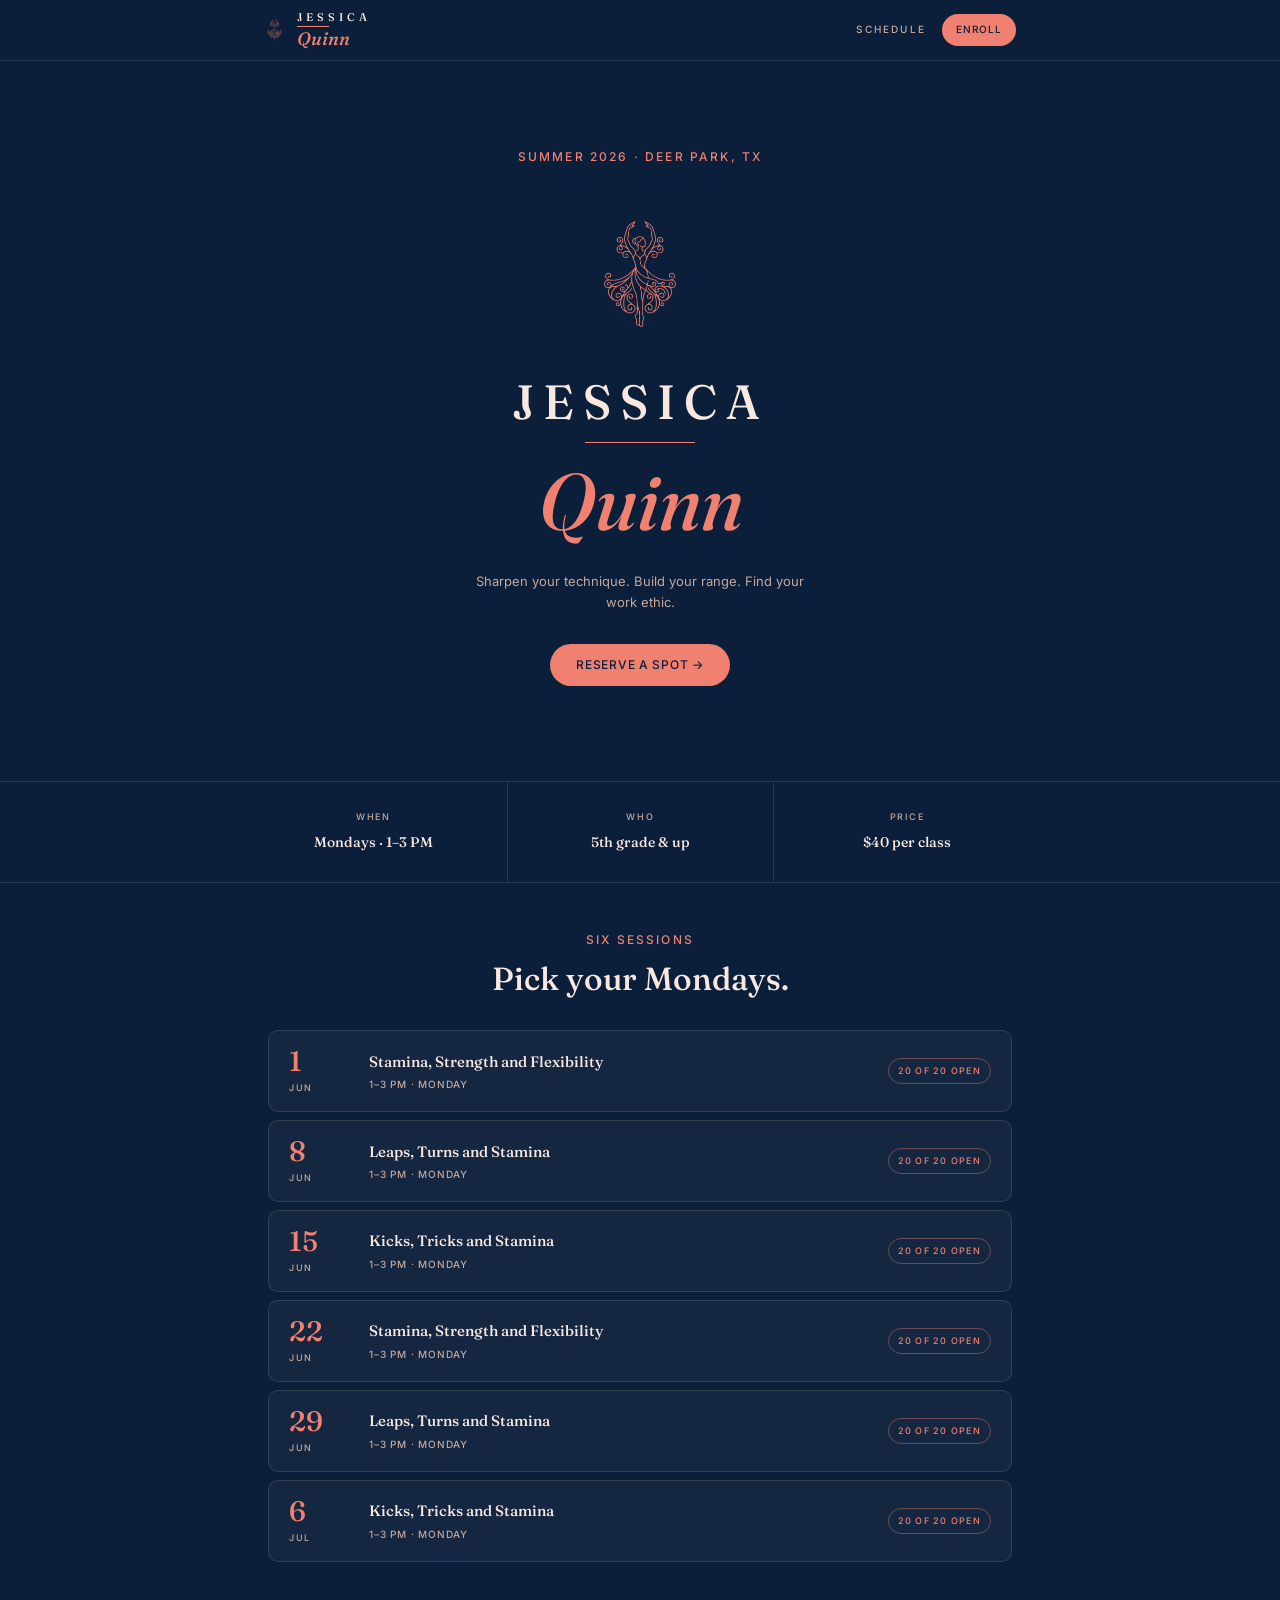
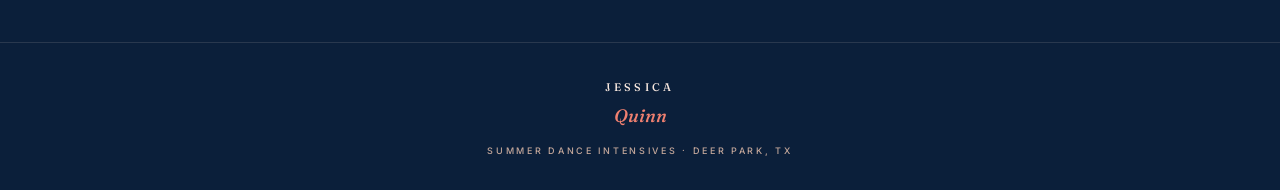
==== commit 273b2105: "Rebrand to Summer Dance Intensives; bump desktop type, refresh hero and meta Co-Authored-By: Claude " ====
--- a/index.html
+++ b/index.html
@@ -3,8 +3,8 @@
 <head>
   <meta charset="utf-8" />
   <meta name="viewport" content="width=device-width, initial-scale=1" />
-  <title>Jessica Quinn — Dance Intense</title>
-  <meta name="description" content="Six Monday afternoons in Deer Park, TX. Real technique. Real work. Built for dancers ready to push." />
+  <title>Jessica Quinn — Summer Dance Intensives</title>
+  <meta name="description" content="Six Monday dance intensives in Deer Park, TX with instructor Jessica Quinn. Sharpen your technique, build your range, find your work ethic. For dancers 5th grade and up. $40 per class." />
   <link rel="icon" type="image/png" href="assets/img/jq-dancer-mark.png" />
   <link rel="preconnect" href="https://fonts.googleapis.com">
   <link rel="preconnect" href="https://fonts.gstatic.com" crossorigin>
@@ -14,7 +14,7 @@
 <body>
   <header class="site-nav">
     <div class="site-nav__inner">
-      <a class="brand-link" href="./" aria-label="Jessica Quinn — Dance Intense, home">
+      <a class="brand-link" href="./" aria-label="Jessica Quinn — Summer Dance Intensives, home">
         <img class="brand-mark" src="assets/img/jq-dancer-mark.png" alt="" />
         <span class="wordmark wordmark--mini" aria-hidden="true">
           <span class="wordmark__top">JESSICA</span>
@@ -38,7 +38,7 @@
         <span class="wordmark__rule" aria-hidden="true"></span>
         <span class="wordmark__bottom">Quinn</span>
       </h1>
-      <p class="hero__tagline">Six Monday afternoons. Real technique. Real work. Built for dancers ready to push.</p>
+      <p class="hero__tagline">Sharpen your technique. Build your range. Find your work ethic.</p>
       <a class="cta-pill" href="enroll.html">Reserve a spot →</a>
     </section>
 
@@ -73,7 +73,7 @@
       <span class="footer-wordmark__top">JESSICA</span>
       <span class="footer-wordmark__bottom">Quinn</span>
     </div>
-    <p class="footer-tag">Dance Intense · Deer Park, TX</p>
+    <p class="footer-tag">Summer Dance Intensives · Deer Park, TX</p>
   </footer>
 
   <script src="config.js"></script>
--- a/assets/styles.css
+++ b/assets/styles.css
@@ -1,5 +1,5 @@
 /* ============================================================
-   Jessica Quinn — Dance Intense
+   Jessica Quinn — Summer Dance Intensives
    Midnight Coral brand system. Mobile-first.
    ============================================================ */
 
@@ -907,6 +907,14 @@
   .opt-day-num { font-size: 26px; }
 }
 
+@media (min-width: 640px) {
+  .eyebrow { font-size: 12px; letter-spacing: 0.18em; }
+
+  .wordmark--mini .wordmark__top { font-size: 11px; letter-spacing: 4px; }
+  .wordmark--mini .wordmark__rule { width: 32px; }
+  .wordmark--mini .wordmark__bottom { font-size: 18px; }
+}
+
 @media (prefers-reduced-motion: reduce) {
   *, *::before, *::after {
     transition: none !important;
